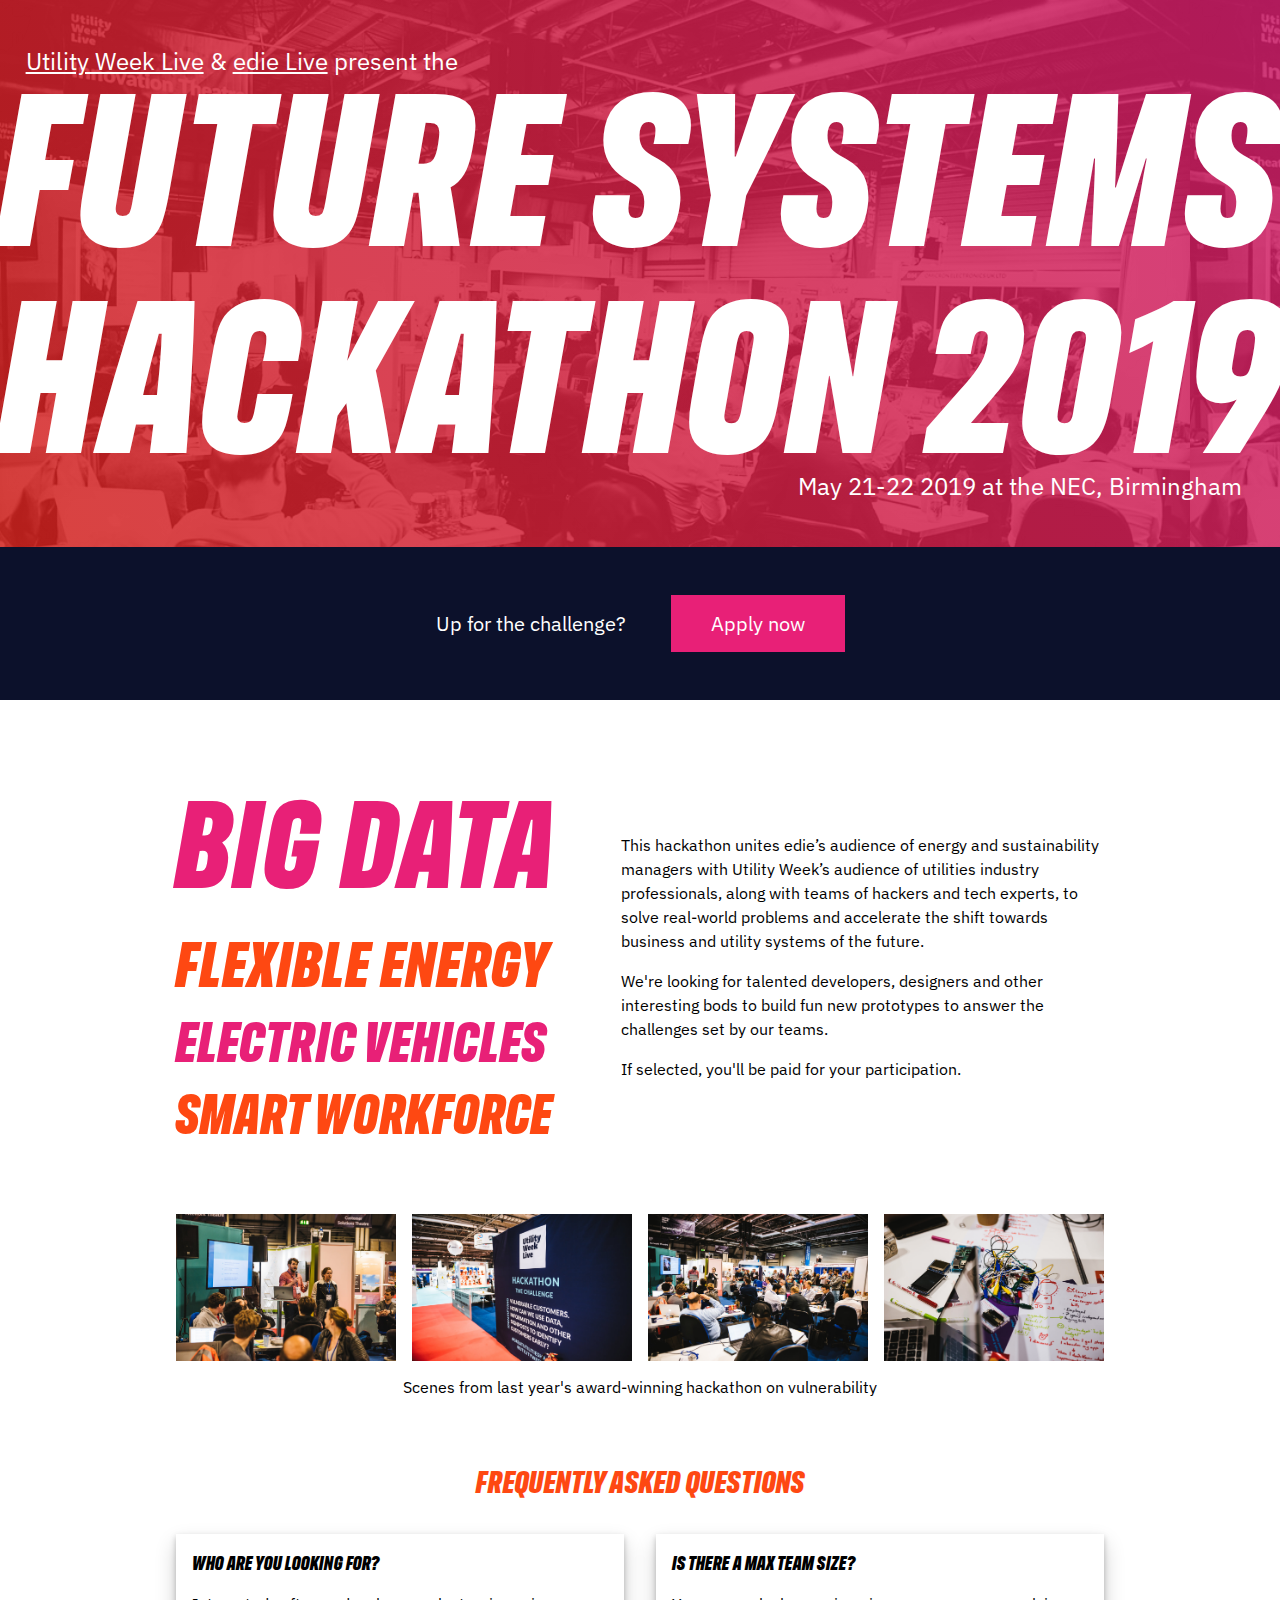
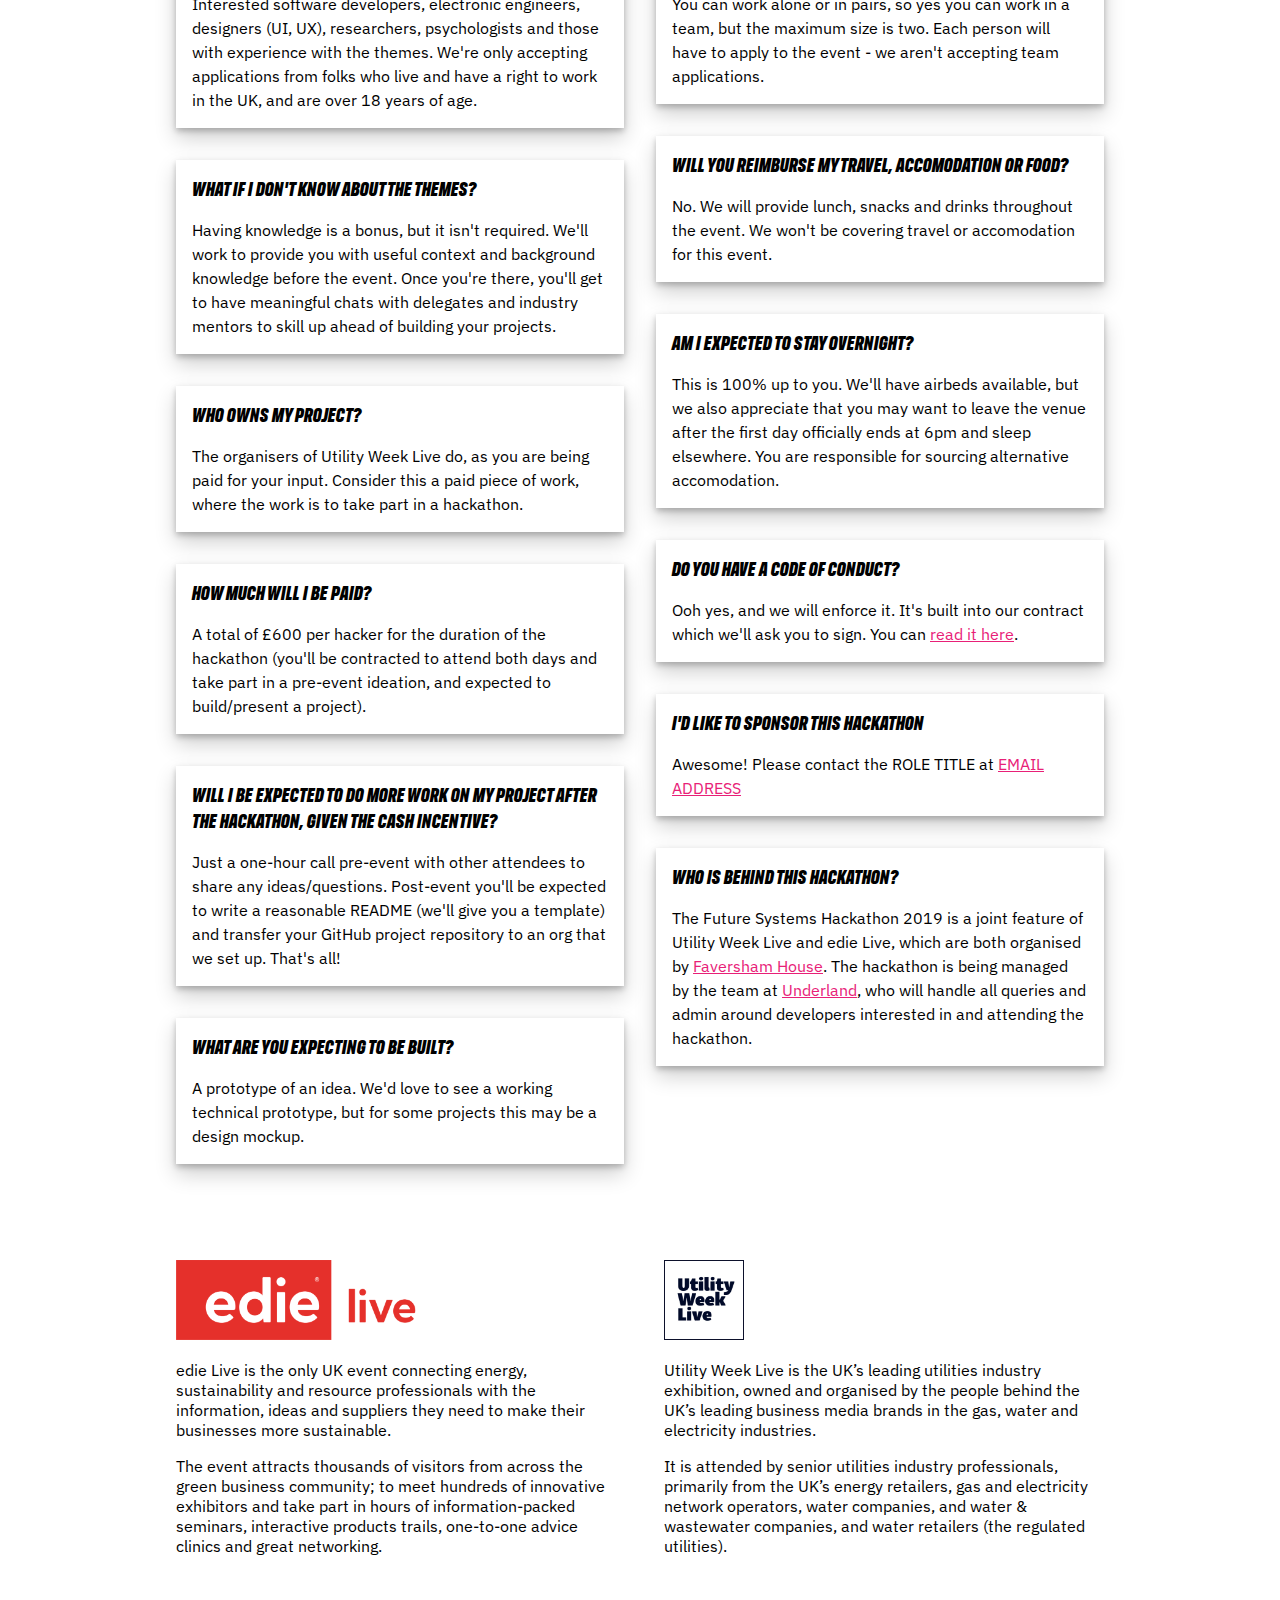
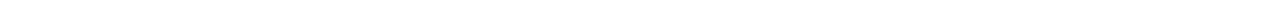
==== index.html @ 83a7c329 "typos" ====
<!DOCTYPE html>
<html lang="en">

<head>
  <meta charset="UTF-8">
  <meta name="viewport" content="width=device-width, initial-scale=1.0">
  <meta http-equiv="X-UA-Compatible" content="ie=edge">
  <title>Future Systems Hackathon 2019</title>
  <link rel="stylesheet" href="assets/fs.css">
  <link rel="stylesheet" href="style.css">
  <meta property="og:image" content="https://futuresystems.tech/assets/og.png">
</head>

<body>
  <div id="hero">
    <p><a href="https://www.utilityweeklive.co.uk/">Utility Week Live</a> & <a href="https://exhibition.edie.net">edie Live</a> present the</p>
    <svg viewBox="0 0 93 28" fill="white">
      <text x="0" y="12">Future Systems</text>
      <text x="0" y="27">Hackathon 2019</text>
    </svg>
    <h3>May 21-22 2019 at the NEC, Birmingham</h3>
  </div>
  <div id="apply">
    <div class="w">
      <span>Up for the challenge?</span>
      <a href="https://goo.gl/forms/rcuLqMEzfJlb8Ifz2">Apply now</a>
    </div>
  </div>
  <div id="intro" class="w">
    <div id="themes">
      <p class="f">Big Data</p>
      <p class="f">Flexible Energy</p>
      <p class="f">Electric Vehicles</p>
      <p class="f">Smart Workforce</p>
    </div>
    <div class="content">
      <p>This hackathon unites edie’s audience of energy and sustainability managers with Utility Week’s audience of utilities industry professionals, along with teams of hackers and tech experts, to solve real-world problems and accelerate the shift towards business and utility systems of the future.</p>    
      <p>We're looking for talented developers, designers and other interesting bods to build fun new prototypes to answer the challenges set by our teams.</p>    
      <p>If selected, you'll be paid for your participation.</p>
    </div>
  </div>
  <div id="pics" class="w">
    <div>
      <img src="assets/2018-1.jpg" alt="2 hackers presenting their project">
      <img src="assets/2018-3.jpg" alt="The outside of the event. The text talks about the theme of vulnerability">
      <img src="assets/2018-2.jpg" alt="A wide shot of the event - you can see all the hackers in their seats watching a presentation">
      <img src="assets/2018-4.jpg" alt="A photoof a hardware projects - cables are hanging out of a circuit board">
    </div>
    <p>Scenes from last year's award-winning hackathon on vulnerability</p>
  </div>
  <div id="faq" class="w">
    <h2>Frequently Asked Questions</h2>
    <ul>
      <li>
        <h3>Who are you looking for?</h3>
        <p>Interested software developers, electronic engineers, designers (UI, UX), researchers, psychologists and
          those with experience with the themes. We're only accepting applications from folks who live and have a right
          to work in the UK, and are over 18 years of age.</p>
      </li>
      <li>
        <h3>What if I don't know about the themes?</h3>
        <p>Having knowledge is a bonus, but it isn't required. We'll work to provide you with useful context and background knowledge before the event. Once you're there, you'll get to have meaningful chats with delegates and industry mentors to skill up ahead of building your projects.</p>
      </li>
      <li>
        <h3>Who owns my project?</h3>
        <p>The organisers of Utility Week Live do, as you are being paid for your input. Consider this a paid piece of
          work, where the work is to take part in a hackathon.</p>
      </li>
      <li>
        <h3>How much will I be paid?</h3>
        <p>A total of £600 per hacker for the duration of the hackathon (you'll be contracted to attend both days and
          take part in a pre-event ideation, and expected to build/present a project).</p>
      </li>
      <li>
        <h3>Will I be expected to do more work on my project after the hackathon, given the cash incentive?</h3>
        <p>Just a one-hour call pre-event with other attendees to share any ideas/questions. Post-event you'll be
          expected to write a reasonable README (we'll give you a template) and transfer your GitHub project repository
          to an org that we set up. That's all!</p>
      </li>
      <li>
        <h3>What are you expecting to be built?</h3>
        <p>A prototype of an idea. We'd love to see a working technical prototype, but for some projects this may be a
          design mockup.</p>
      </li>
      <li>
        <h3>Is there a max team size?</h3>
        <p>You can work alone or in pairs, so yes you can work in a team, but the maximum size is two. Each person will have to apply to the event - we aren't accepting team applications.</p>
      </li>
      <li>
        <h3>Will you reimburse my travel, accomodation or food?</h3>
        <p>No. We will provide lunch, snacks and drinks throughout the event. We won't be covering travel or
          accomodation for this event.</p>
      </li>
      <li>
        <h3>Am I expected to stay overnight?</h3>
        <p>This is 100% up to you. We'll have airbeds available, but we also appreciate that you may want to leave the
          venue after the first day officially ends at 6pm and sleep elsewhere. You are responsible for sourcing alternative accomodation.</p>
      </li>
      <li>
        <h3>Do you have a Code of Conduct?</h3>
        <p>Ooh yes, and we will enforce it. It's built into our contract which we'll ask you to sign. You can <a href="https://underland.xyz/conduct">read it
            here</a>.</p>
      </li>
      <li>
        <h3>I'd like to sponsor this hackathon</h3>
        <p>Awesome! Please contact the ROLE TITLE at <a href="mailto:@">EMAIL ADDRESS</a></p>
      </li>
      <li>
        <h3>Who is behind this hackathon?</h3>
        <p>The Future Systems Hackathon 2019 is a joint feature of Utility Week Live and edie Live, which are both organised by <a href="http://www.favershamhouse.com/">Faversham House</a>. The hackathon is being managed by the team at <a href="https://underland.xyz">Underland</a>, who will handle all queries and admin around developers interested in and attending the hackathon.</p>
      </li>
    </ul>
  </div>
  <div id="about" class="w">
    <div>
      <img src="assets/edie.png" alt="edie Live Logo">
      <p>edie Live is the only UK event connecting energy, sustainability and resource professionals with the information, ideas and suppliers they need to make their businesses more sustainable.</p>

      <p>The event attracts thousands of visitors from across the green business community; to meet hundreds of innovative exhibitors and take part in hours of information-packed seminars, interactive products trails, one-to-one advice clinics and great networking.</p>
    </div>
    <div>
      <img src="assets/uwl.jpg" alt="Utility Week Live Logo">
      <p>Utility Week Live is the UK’s leading utilities industry exhibition, owned and organised by the people behind the UK’s leading business media brands in the gas, water and electricity industries.</p>

      <p>It is attended by senior utilities industry professionals, primarily from the UK’s energy retailers, gas and electricity network operators, water companies, and water & wastewater companies, and water retailers (the regulated utilities).</p>
        
    </div>
  </div>

  <script src="assets/fitty.min.js"></script>
  <script>
    setTimeout(() => {
      fitty(".f");
    }, 100)
  </script>
</body>

</html>
---- assets/fs.css ----
/*! Generated by Font Squirrel (https://www.fontsquirrel.com) on January 10, 2019 */



@font-face {
    font-family: 'fs';
    src: url('fs.woff2') format('woff2'),
         url('fs.woff') format('woff');
    font-weight: normal;
    font-style: normal;

}
---- style.css ----
@import url('https://fonts.googleapis.com/css?family=IBM+Plex+Sans');

:root {
  --orange: #fe4812;
  --pink: #e82077;
  --navy: #0c112b;
  --red: #E5302B;
  --fs: 'fs', 'IBM Plex Sans', sans-serif;
  --elevate: 0 10px 20px rgba(0,0,0,0.19), 0 3px 6px rgba(0,0,0,0.23);
}

* {
  margin: 0;
  padding: 0;
  box-sizing: border-box;
  font-family: 'IBM Plex Sans', sans-serif;
}

.w {
  max-width: 960px;
  margin-left: auto;
  margin-right: auto;
  padding-left: 1em;
  padding-right: 1em;
  display: block;
}

#hero {
  background: var(--pink);
  background: linear-gradient(60deg, rgba(236, 36, 30, 0.75) 0%, rgba(232, 32, 119, 0.75) 100%), url('assets/hack-area-2.png');
  color: white;
  padding: 5vh 0;
}

#hero p {
  padding-left: 2vw;
  margin-bottom: 0.25rem;
  font-size: 1.5em;
} 

#hero a {
  color: white;
}

#hero text {
  font-family: var(--fs);
  text-transform: uppercase;
  color: white;
}

#hero h3 {
  text-align: right;
  font-size: 2em;
  padding-right: 3vw;
  font-weight: normal;
  font-size: 1.5em;
}

#apply {
  background: var(--navy);
  color: white;
  padding: 3rem 1rem;
  text-align: center;
  font-size: 1.25em;
}

#apply a {
  background: var(--pink);
  color: white;
  padding: 0.75em 2em;
  margin-left: 2em;
  text-decoration: none;
  display: inline-block;
}

#intro {
  display: grid;
  grid-template-columns: 2fr 3fr;
  margin-top: 4em;
  margin-bottom: 4em;
}
#intro #themes p {
  font-family: var(--fs);
  text-transform: uppercase;
}

.f:nth-child(2n) {
  color: var(--orange);
}

.f:nth-child(2n + 1) {
  color: var(--pink);
}

#intro .content {
  display: flex;
  flex-direction: column;
  justify-content: center;
  padding-left: 4em;
  line-height: 1.5;
}

#intro .content p~p {
  margin-top: 1em;
}

#pics {
  margin-bottom: 4em;
}

#pics > div {
  display: grid;
  grid-template-columns: repeat(4, 1fr);
  grid-gap: 1em;
}

#pics img {
  width: 100%;
}

#pics p {
  text-align: center;
  margin-top: 1em;
}

#faq h2 {
  font-family: var(--fs);
  text-transform: uppercase;
  text-align: center;
  color: var(--orange);
  font-size: 2em;
  margin-bottom: 1em;
}

#faq ul {
  list-style-type: none;
  column-count: 2;
  column-gap: 2em;
}

#faq li {
  display: inline-block;
  margin-bottom: 2em;
  box-shadow: var(--elevate);
  padding: 1em;
  width: 100%;;
}

#faq h3 {
  margin-bottom: 1rem;
  font-family: var(--fs);
  text-transform: uppercase;
  font-size: 1.25em;
}

#faq p {
  line-height: 1.5;
}

#faq a {
  color: var(--pink);
}

#about {
  display: grid;
  grid-template-columns: 1fr 1fr;
  grid-gap: 3em;
  margin-bottom: 4em;
  margin-top: 4em;
}

#about img {
  height: 5em;
}

#about div:last-child img {
  border: 1px solid var(--navy)
}

#about p {
  margin-top: 1em;
}

@media screen and (max-width: 800px) {
  #hero p,
  #hero h3 {
    font-size: 1em;
  }
  #apply {
    padding: 1em 1em 1.5em 1em;
  }
  #apply span {
    display: block;
    margin-bottom: 1em
  }
  #apply a {
    margin-left: 0;
    padding: 0.5em 1em;
  }
  #intro {
    grid-template-columns: 1fr;
    margin-top: 1em;
    grid-gap: 2em;
  }
  #intro .content {
    padding-left: 0;
  }
  #pics > div {
    grid-template-columns: 1fr 1fr;
  }
  #faq ul {
    column-count: 1;
  }
  #about {
    grid-template-columns: 1fr;
  }
}
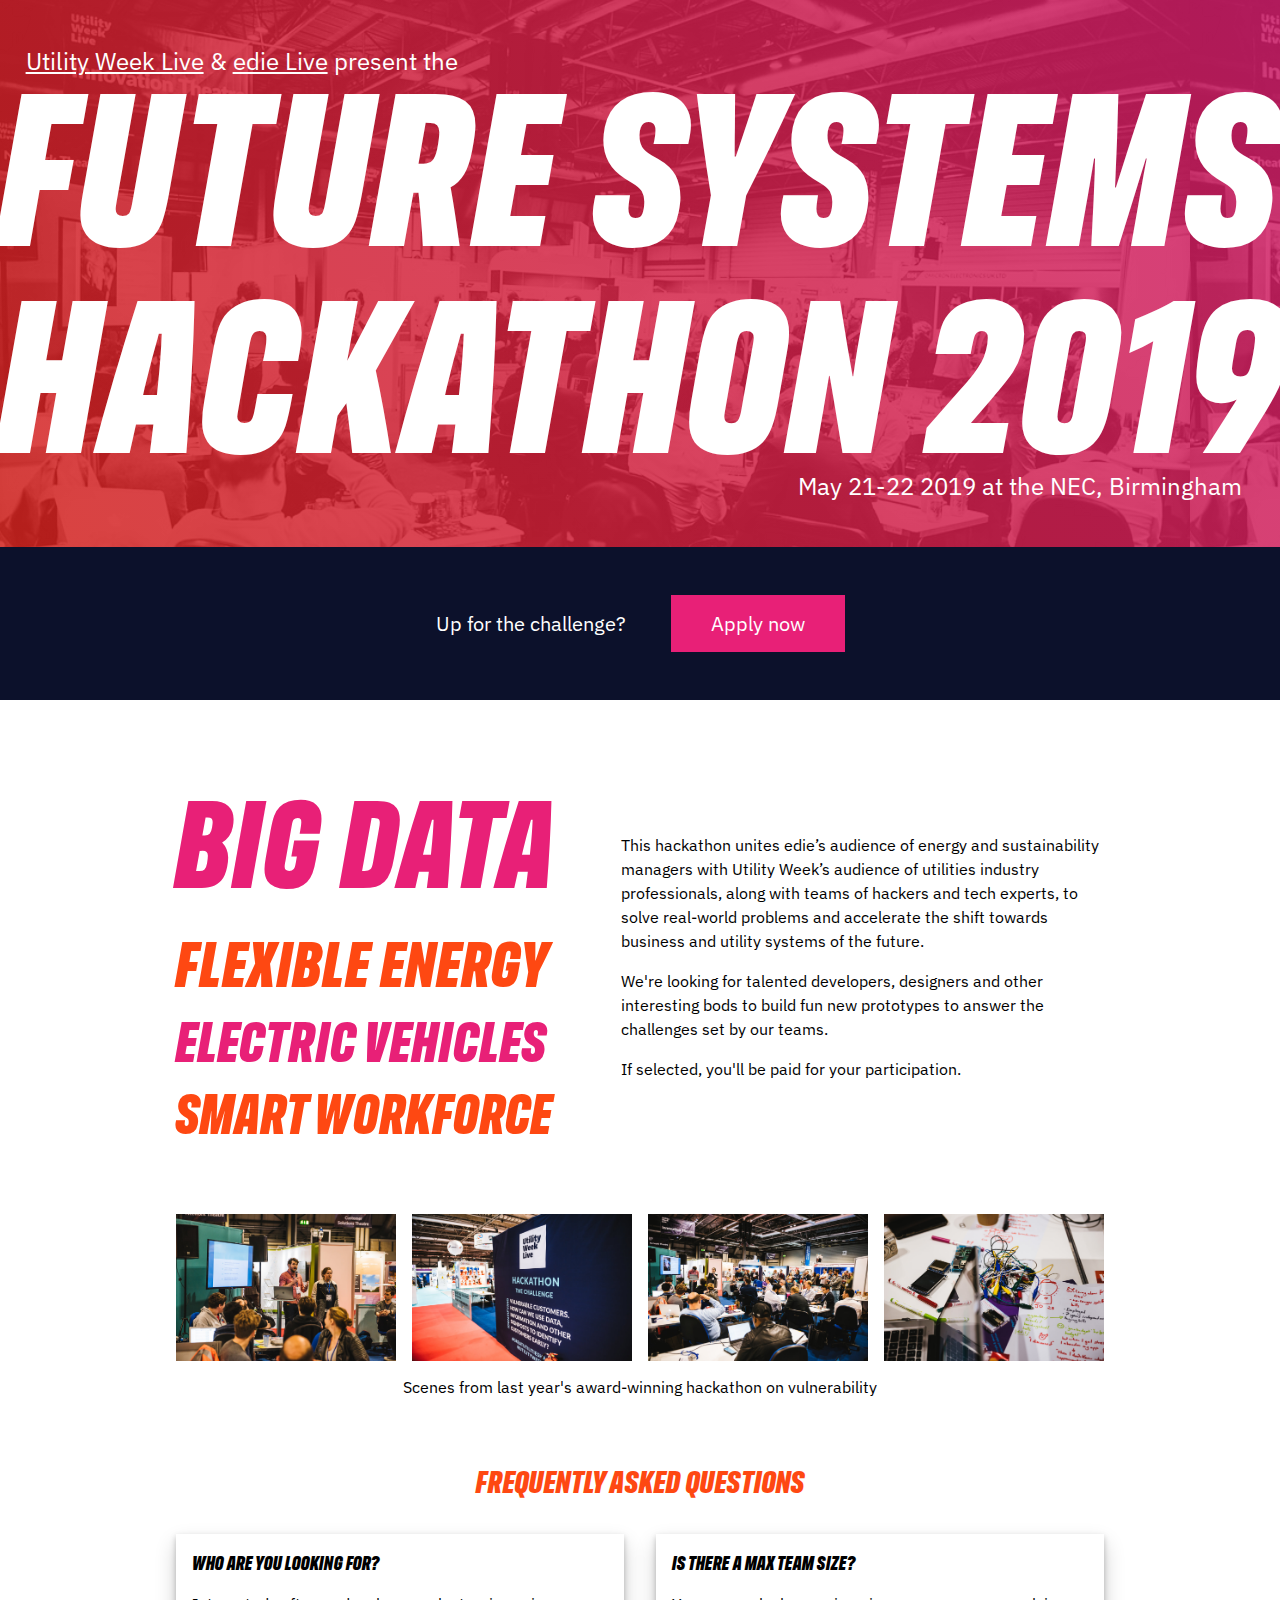
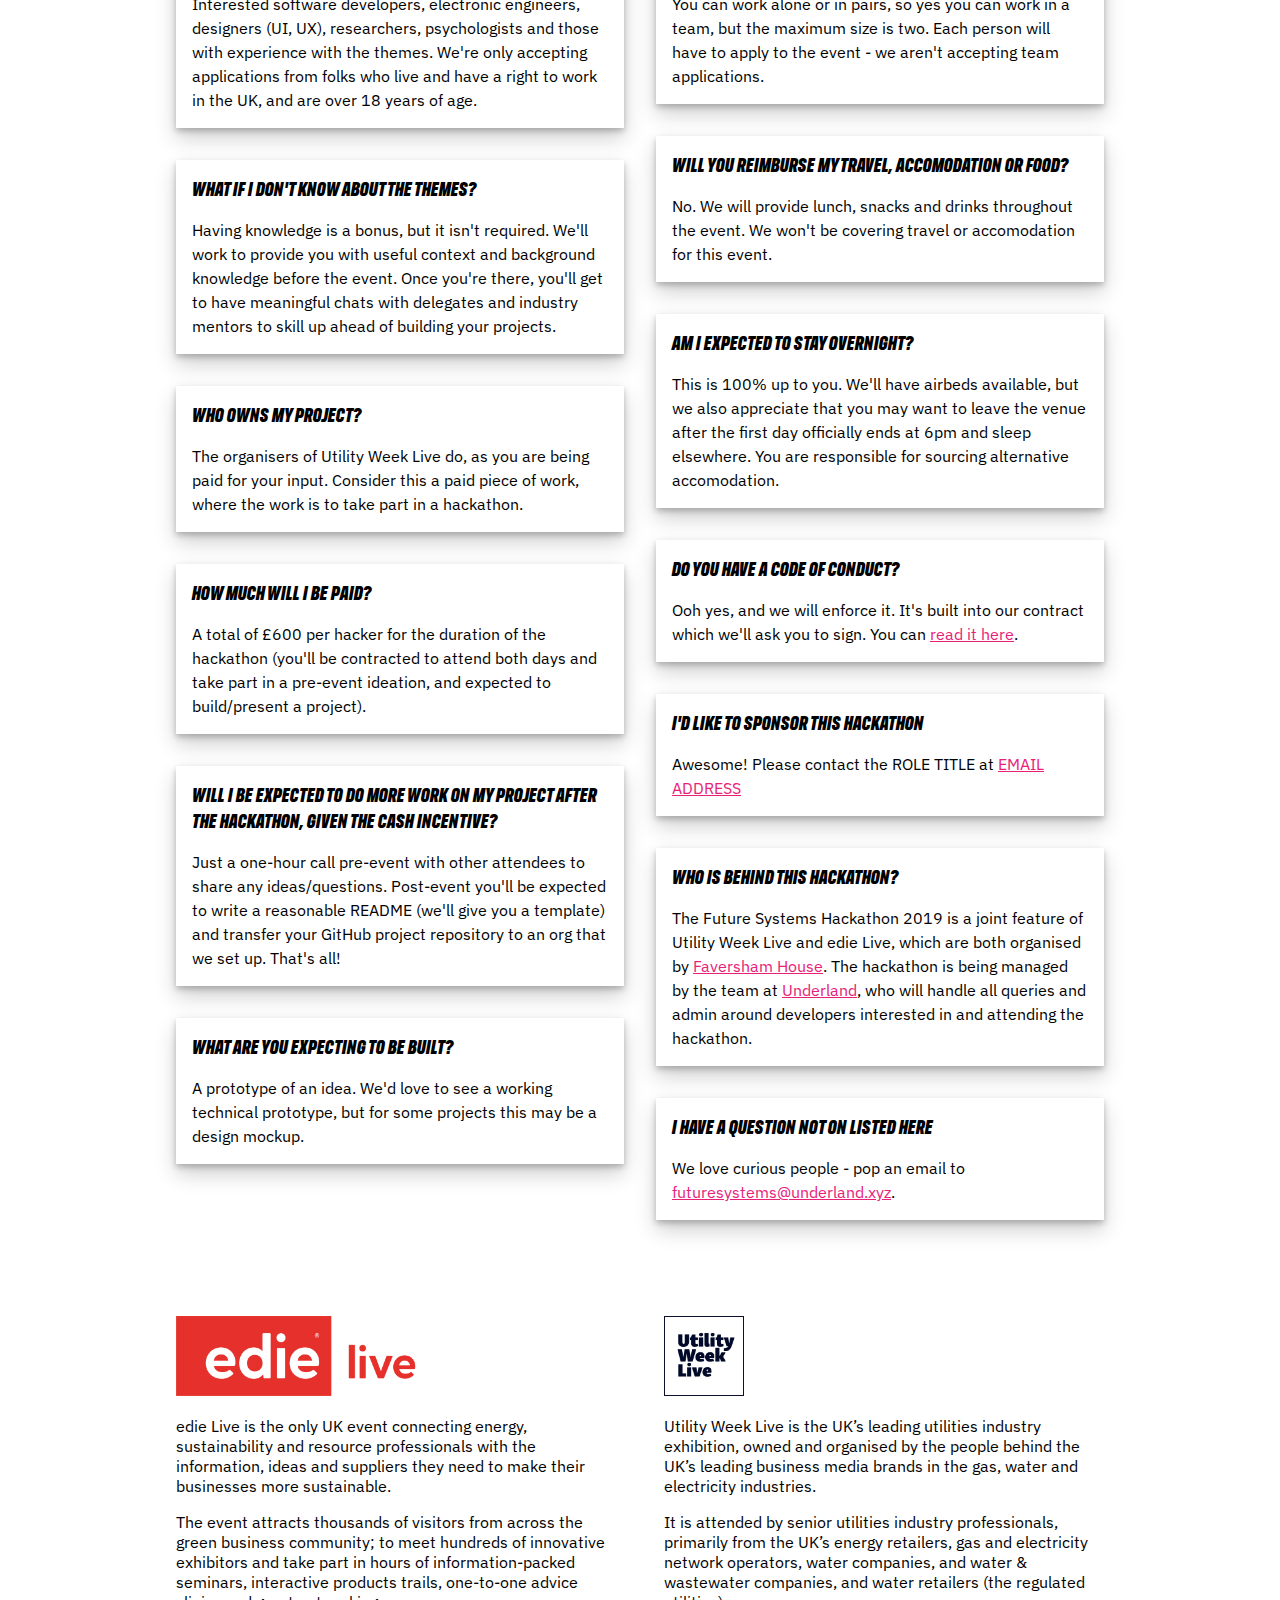
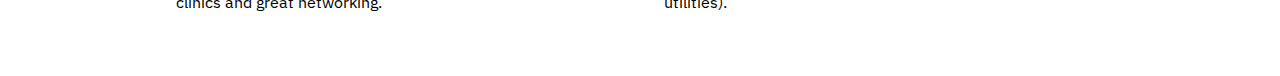
==== commit 6312ccf1: "made the themes block less big on mobile" ====
--- a/index.html
+++ b/index.html
@@ -28,10 +28,12 @@
   </div>
   <div id="intro" class="w">
     <div id="themes">
-      <p class="f">Big Data</p>
-      <p class="f">Flexible Energy</p>
-      <p class="f">Electric Vehicles</p>
-      <p class="f">Smart Workforce</p>
+      <div class="inner">
+        <p class="f">Big Data</p>
+        <p class="f">Flexible Energy</p>
+        <p class="f">Electric Vehicles</p>
+        <p class="f">Smart Workforce</p>
+      </div>
     </div>
     <div class="content">
       <p>This hackathon unites edie’s audience of energy and sustainability managers with Utility Week’s audience of utilities industry professionals, along with teams of hackers and tech experts, to solve real-world problems and accelerate the shift towards business and utility systems of the future.</p>    
@@ -109,6 +111,10 @@
         <h3>Who is behind this hackathon?</h3>
         <p>The Future Systems Hackathon 2019 is a joint feature of Utility Week Live and edie Live, which are both organised by <a href="http://www.favershamhouse.com/">Faversham House</a>. The hackathon is being managed by the team at <a href="https://underland.xyz">Underland</a>, who will handle all queries and admin around developers interested in and attending the hackathon.</p>
       </li>
+      <li>
+        <h3>I have a question not on listed here</h3>
+        <p>We love curious people - pop an email to <a href="mailto:futuresystems@underland.xyz">futuresystems@underland.xyz</a>.</p>
+      </li>
     </ul>
   </div>
   <div id="about" class="w">
--- a/style.css
+++ b/style.css
@@ -202,6 +202,10 @@
     margin-top: 1em;
     grid-gap: 2em;
   }
+  #intro #themes .inner {
+    width: 50%;
+    margin: 0 auto;
+  }
   #intro .content {
     padding-left: 0;
   }
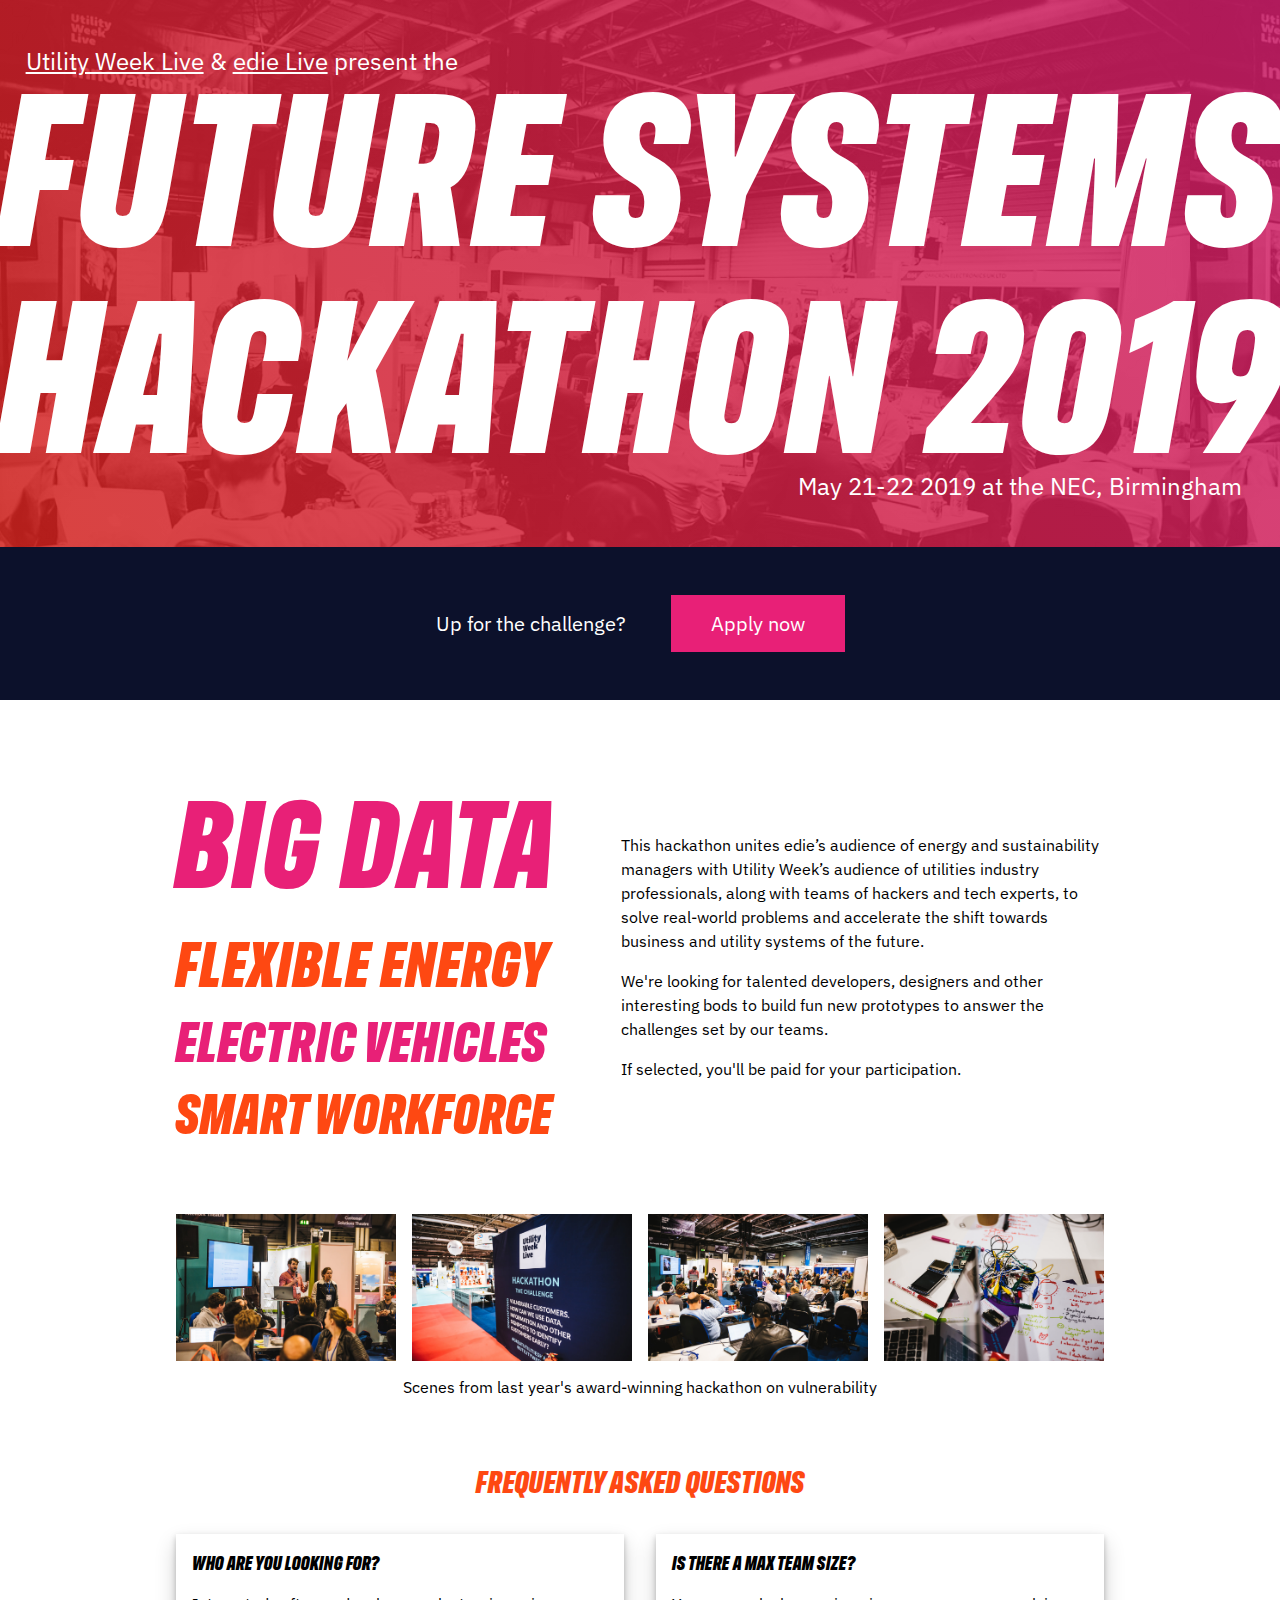
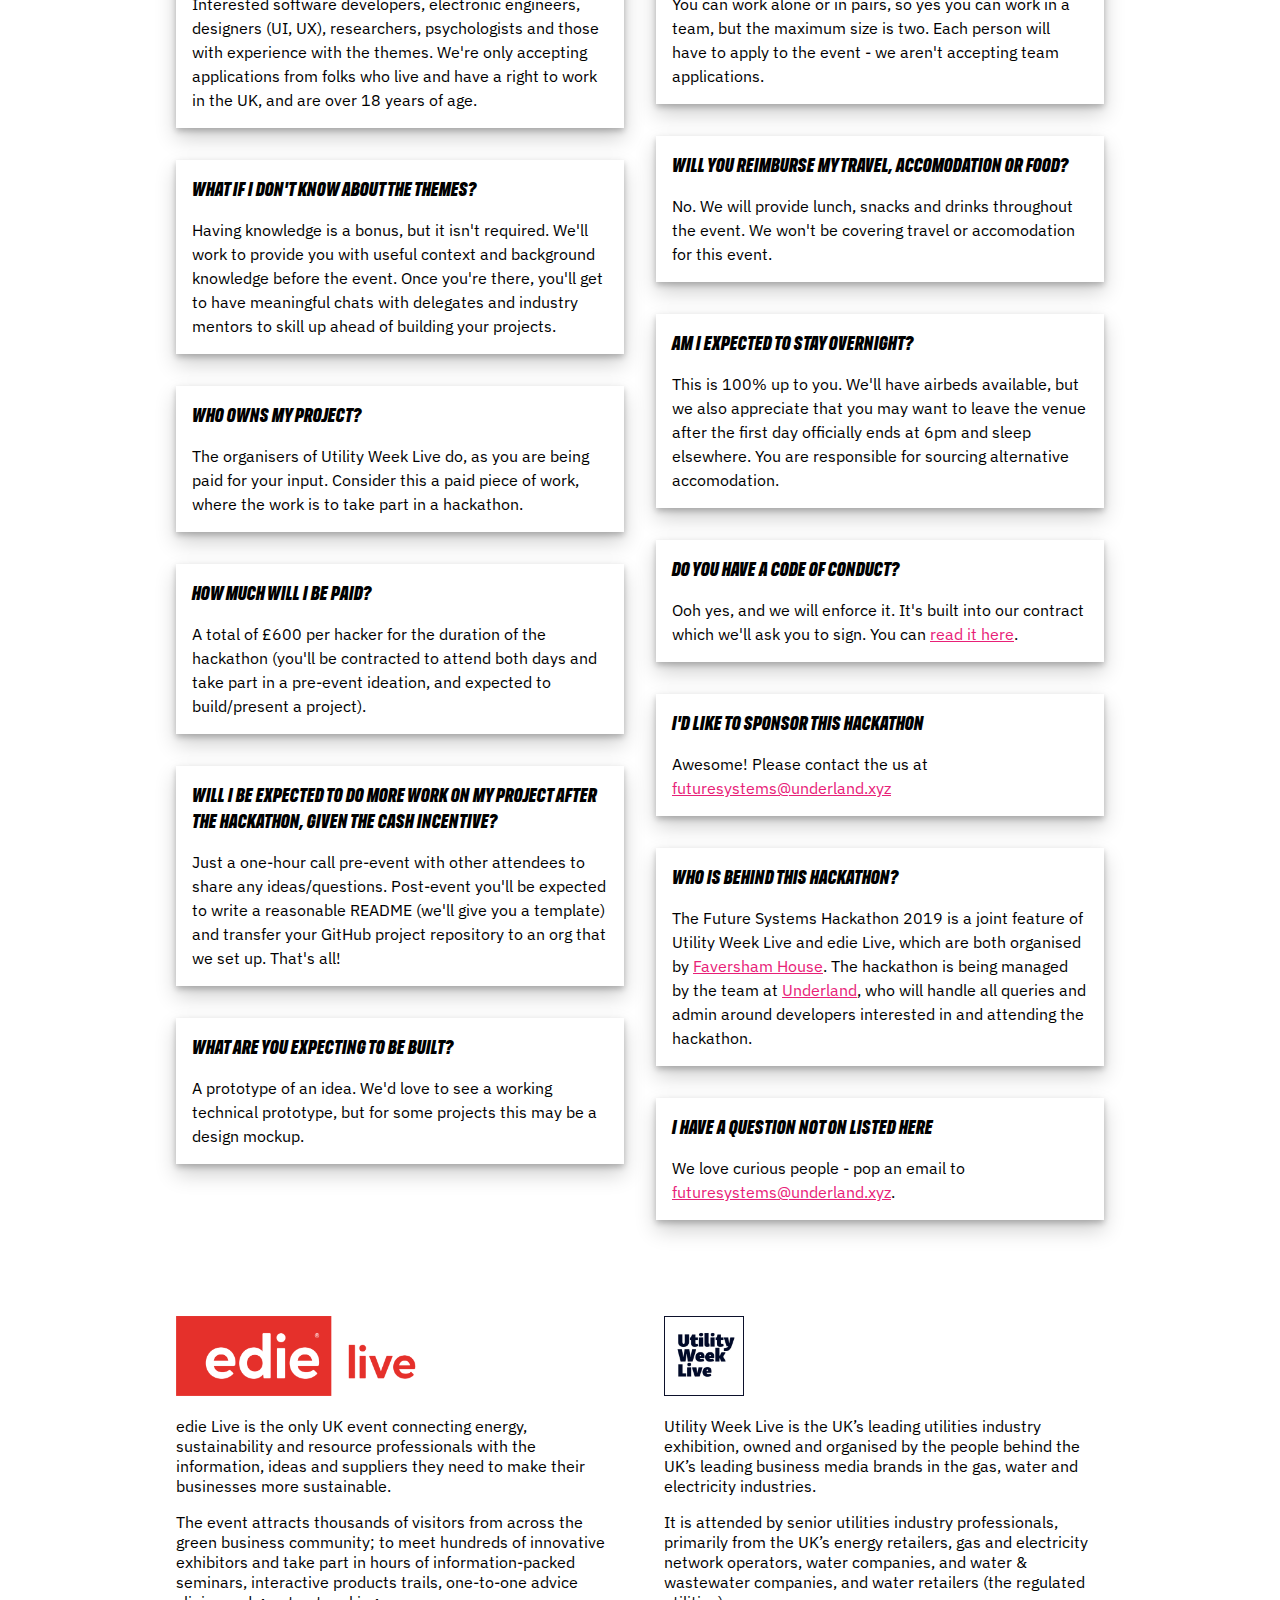
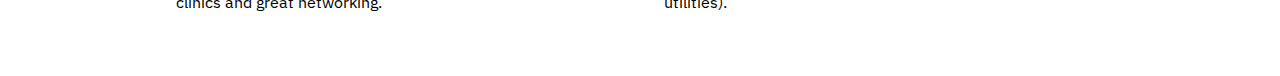
==== commit c0e1bf36: "sponsorship contact" ====
--- a/index.html
+++ b/index.html
@@ -105,7 +105,7 @@
       </li>
       <li>
         <h3>I'd like to sponsor this hackathon</h3>
-        <p>Awesome! Please contact the ROLE TITLE at <a href="mailto:@">EMAIL ADDRESS</a></p>
+        <p>Awesome! Please contact the us at <a href="mailto:futuresystems@underland.xyz">futuresystems@underland.xyz</a></p>
       </li>
       <li>
         <h3>Who is behind this hackathon?</h3>
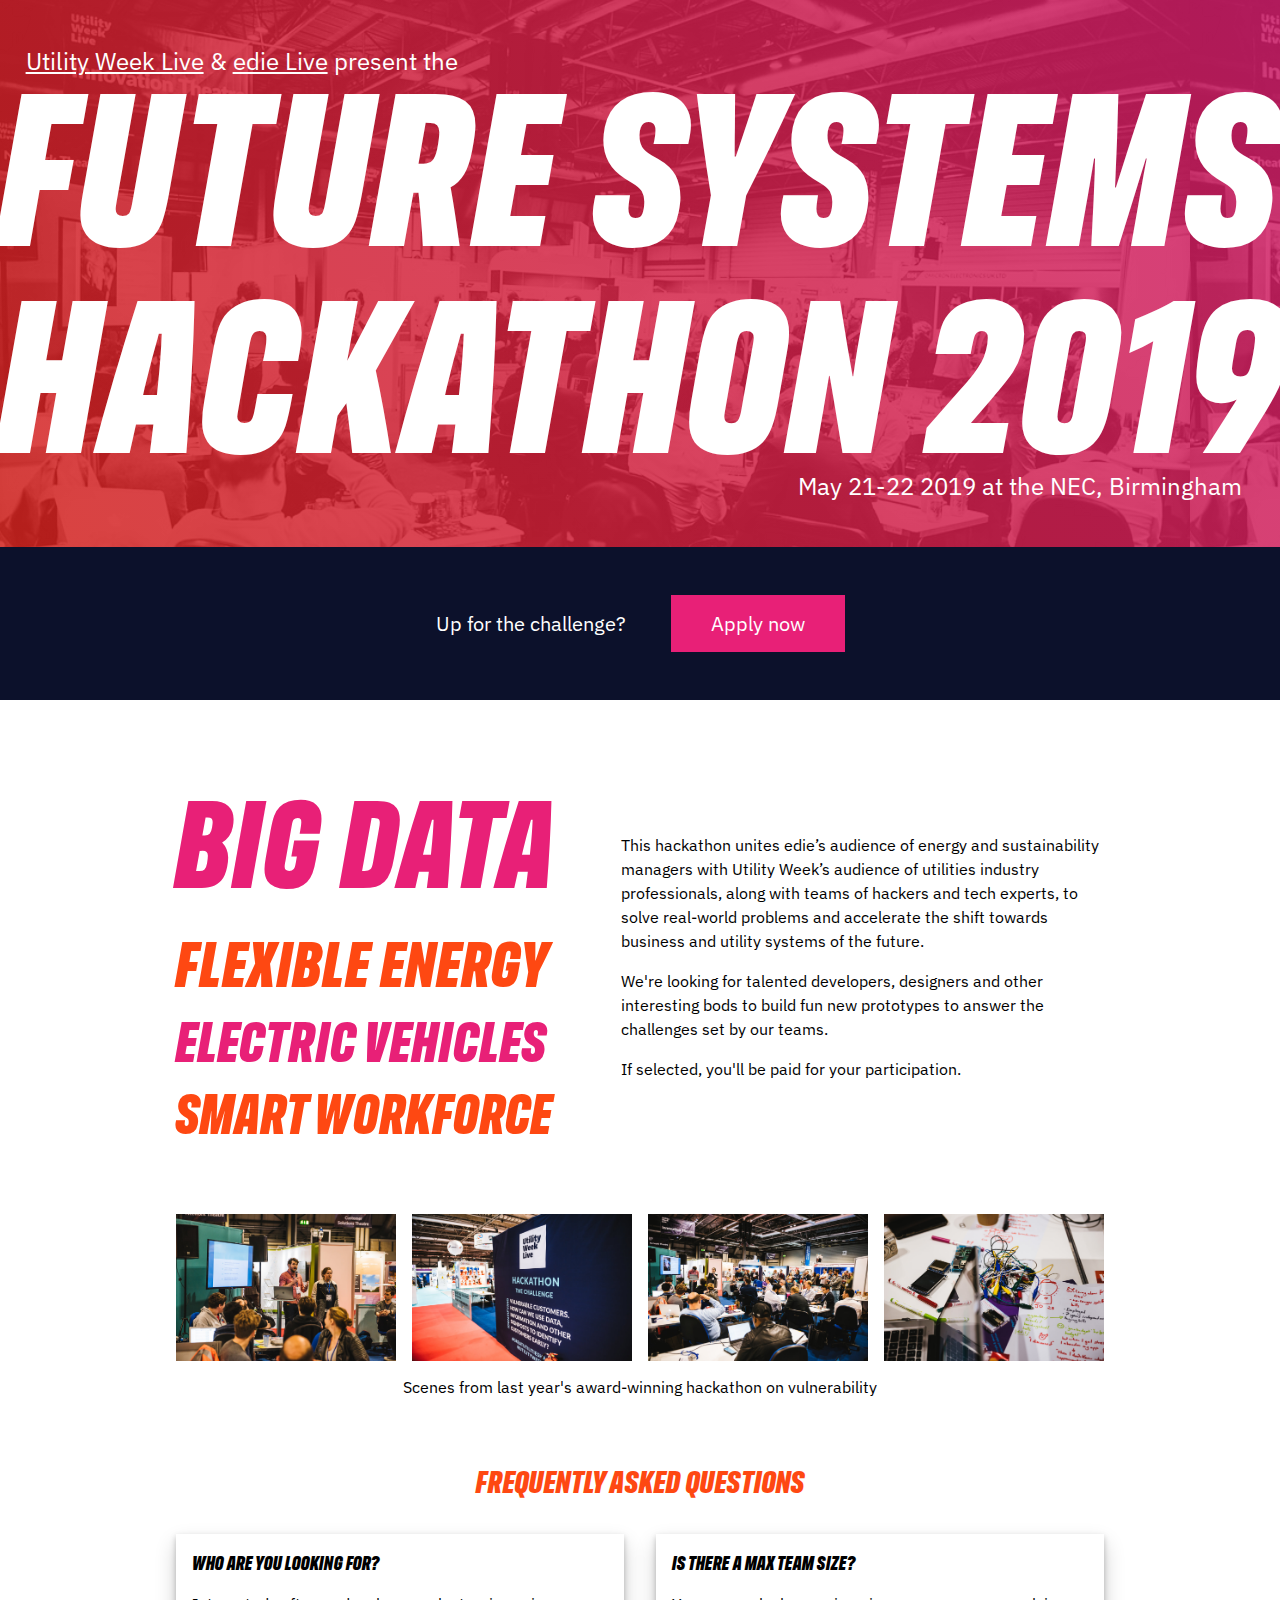
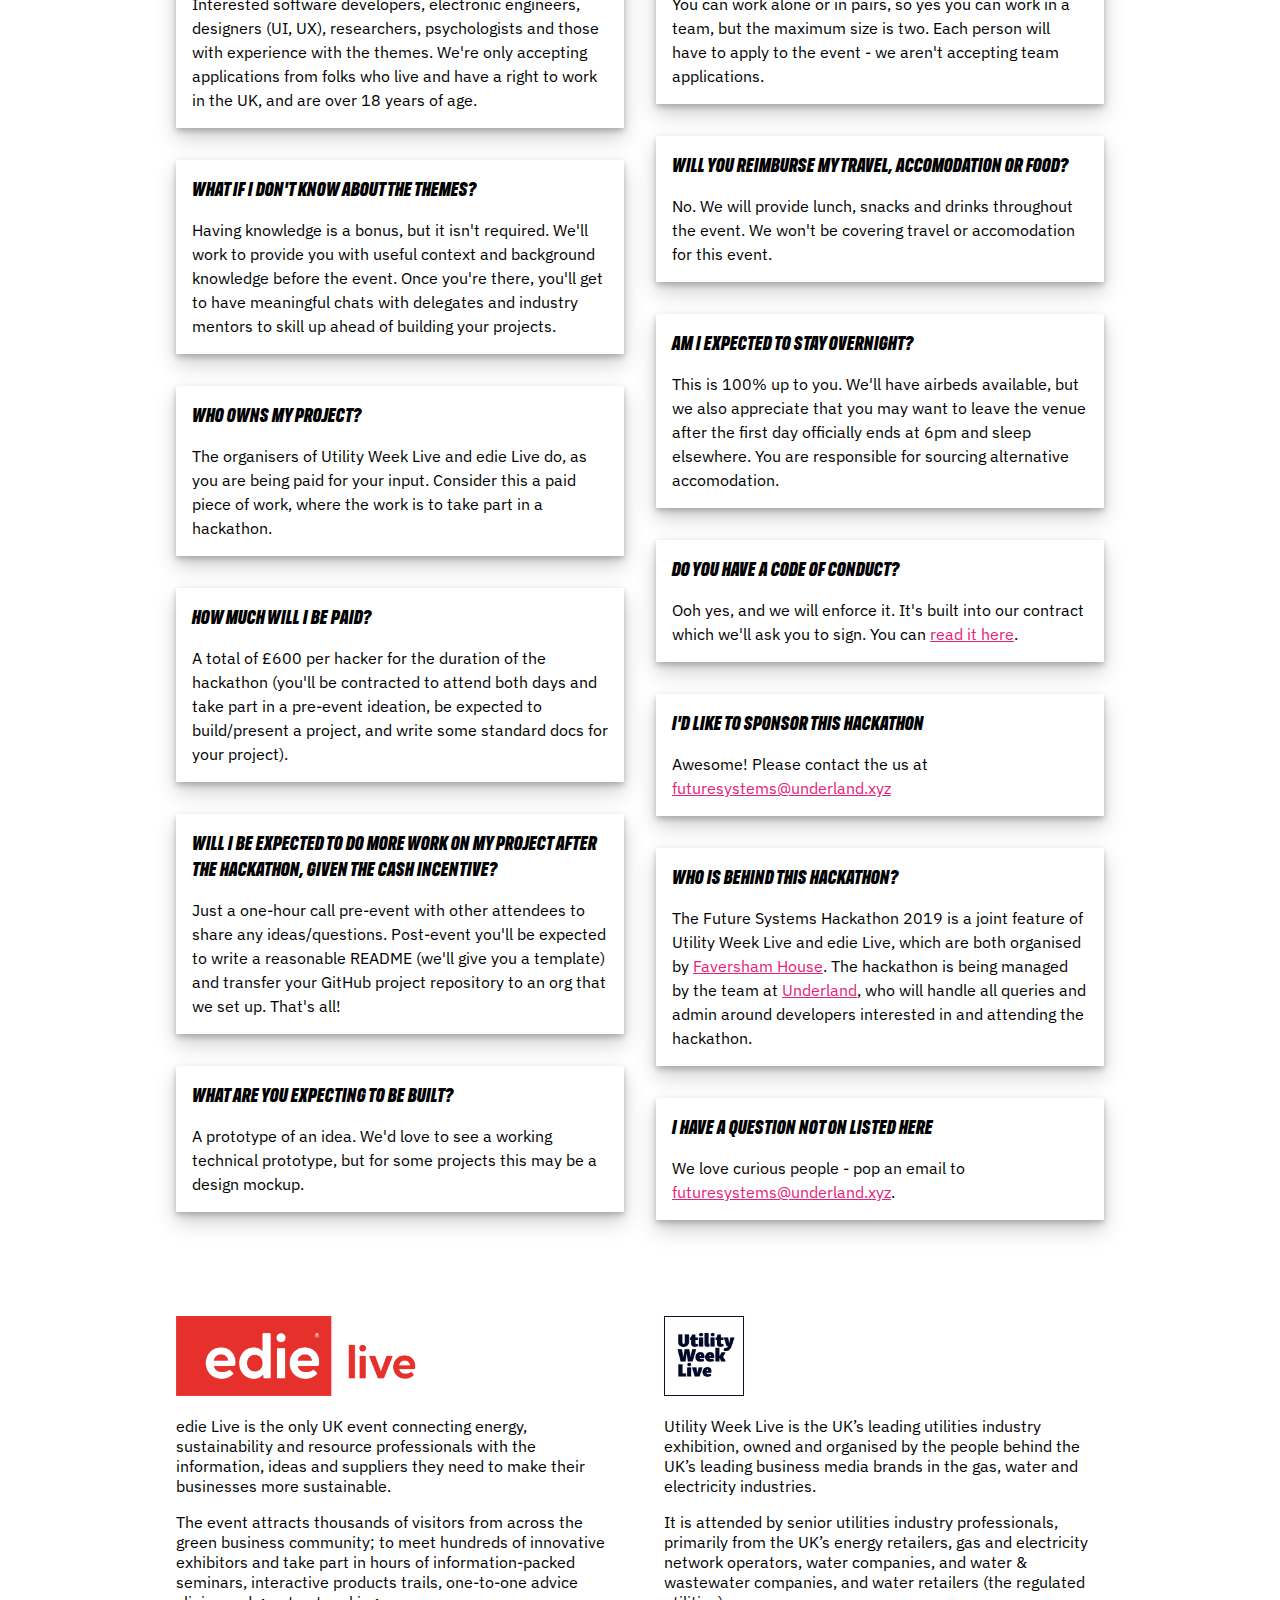
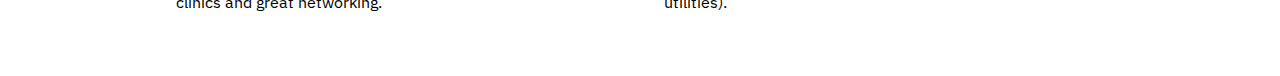
==== commit b4e15ed8: "Update index.html" ====
--- a/index.html
+++ b/index.html
@@ -65,13 +65,13 @@
       </li>
       <li>
         <h3>Who owns my project?</h3>
-        <p>The organisers of Utility Week Live do, as you are being paid for your input. Consider this a paid piece of
+        <p>The organisers of Utility Week Live and edie Live do, as you are being paid for your input. Consider this a paid piece of
           work, where the work is to take part in a hackathon.</p>
       </li>
       <li>
         <h3>How much will I be paid?</h3>
         <p>A total of £600 per hacker for the duration of the hackathon (you'll be contracted to attend both days and
-          take part in a pre-event ideation, and expected to build/present a project).</p>
+          take part in a pre-event ideation, be expected to build/present a project, and write some standard docs for your project).</p>
       </li>
       <li>
         <h3>Will I be expected to do more work on my project after the hackathon, given the cash incentive?</h3>
@@ -141,4 +141,4 @@
   </script>
 </body>
 
-</html>+</html>
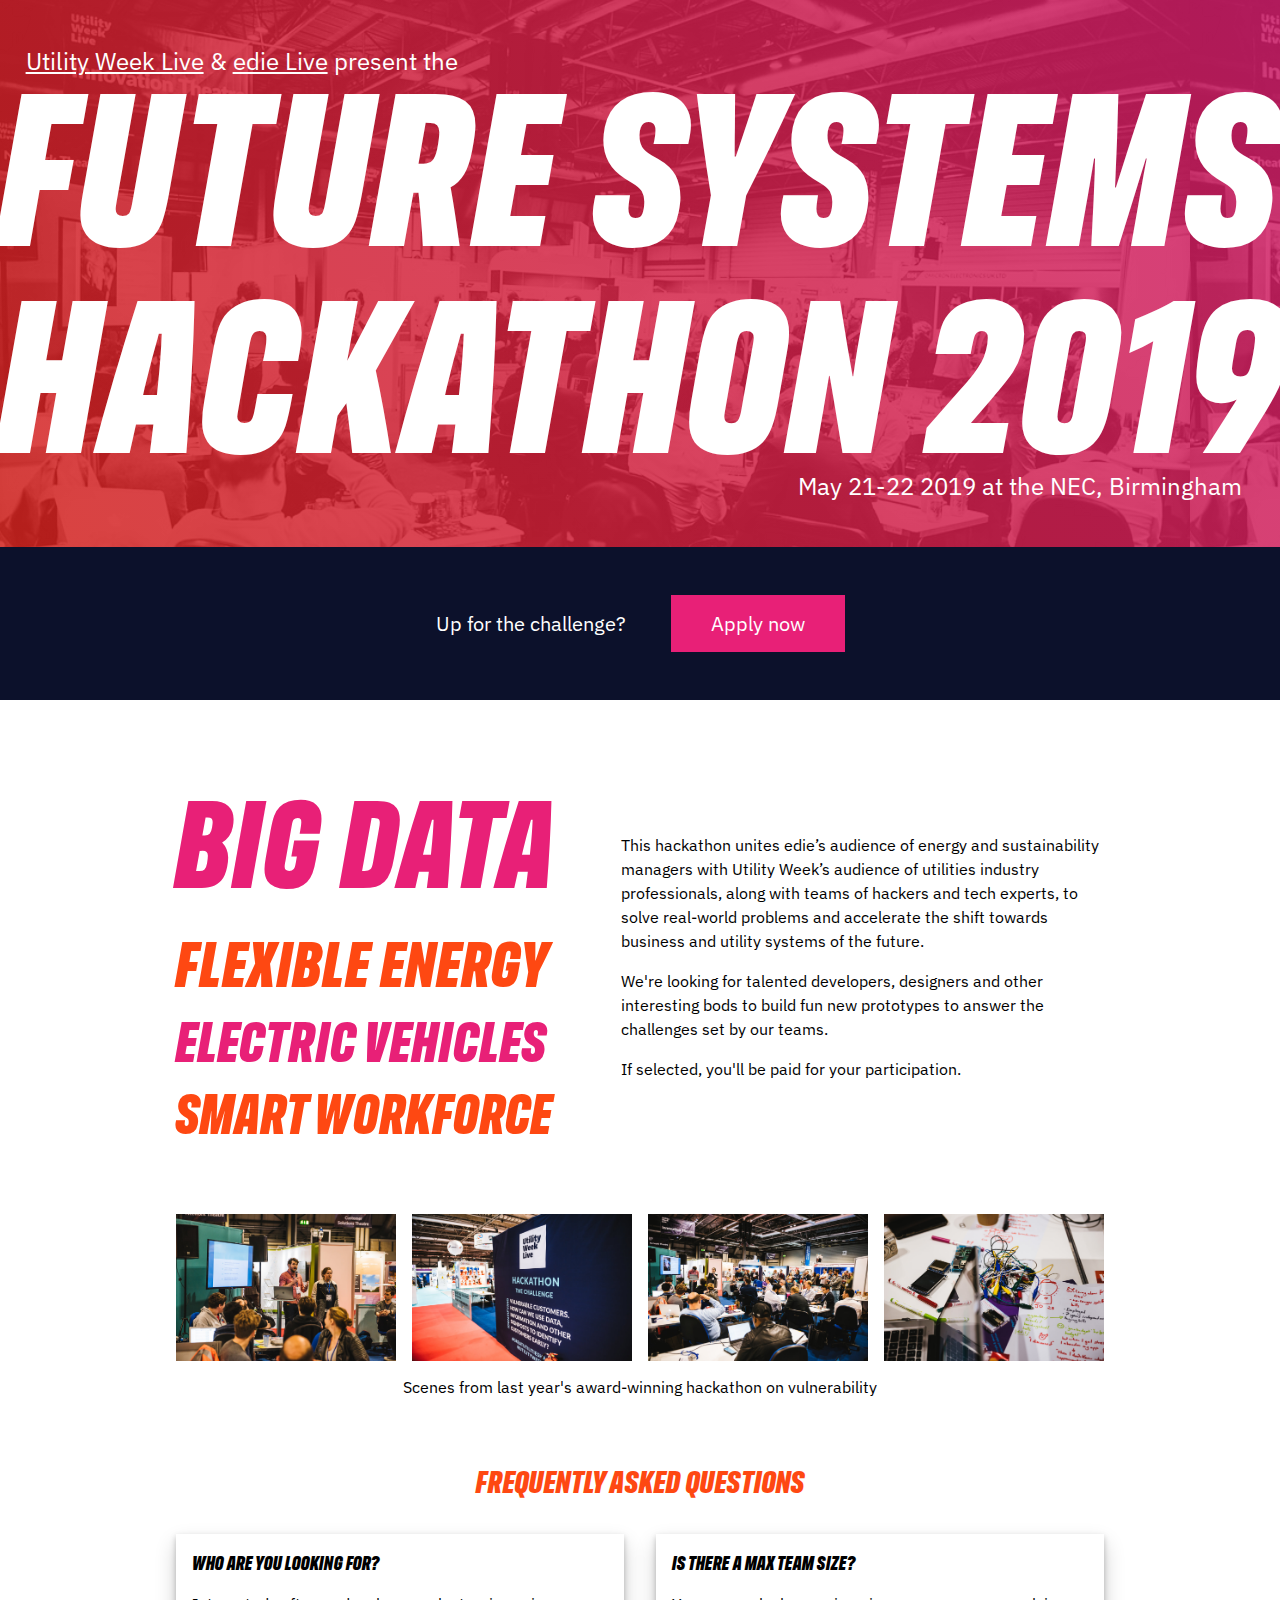
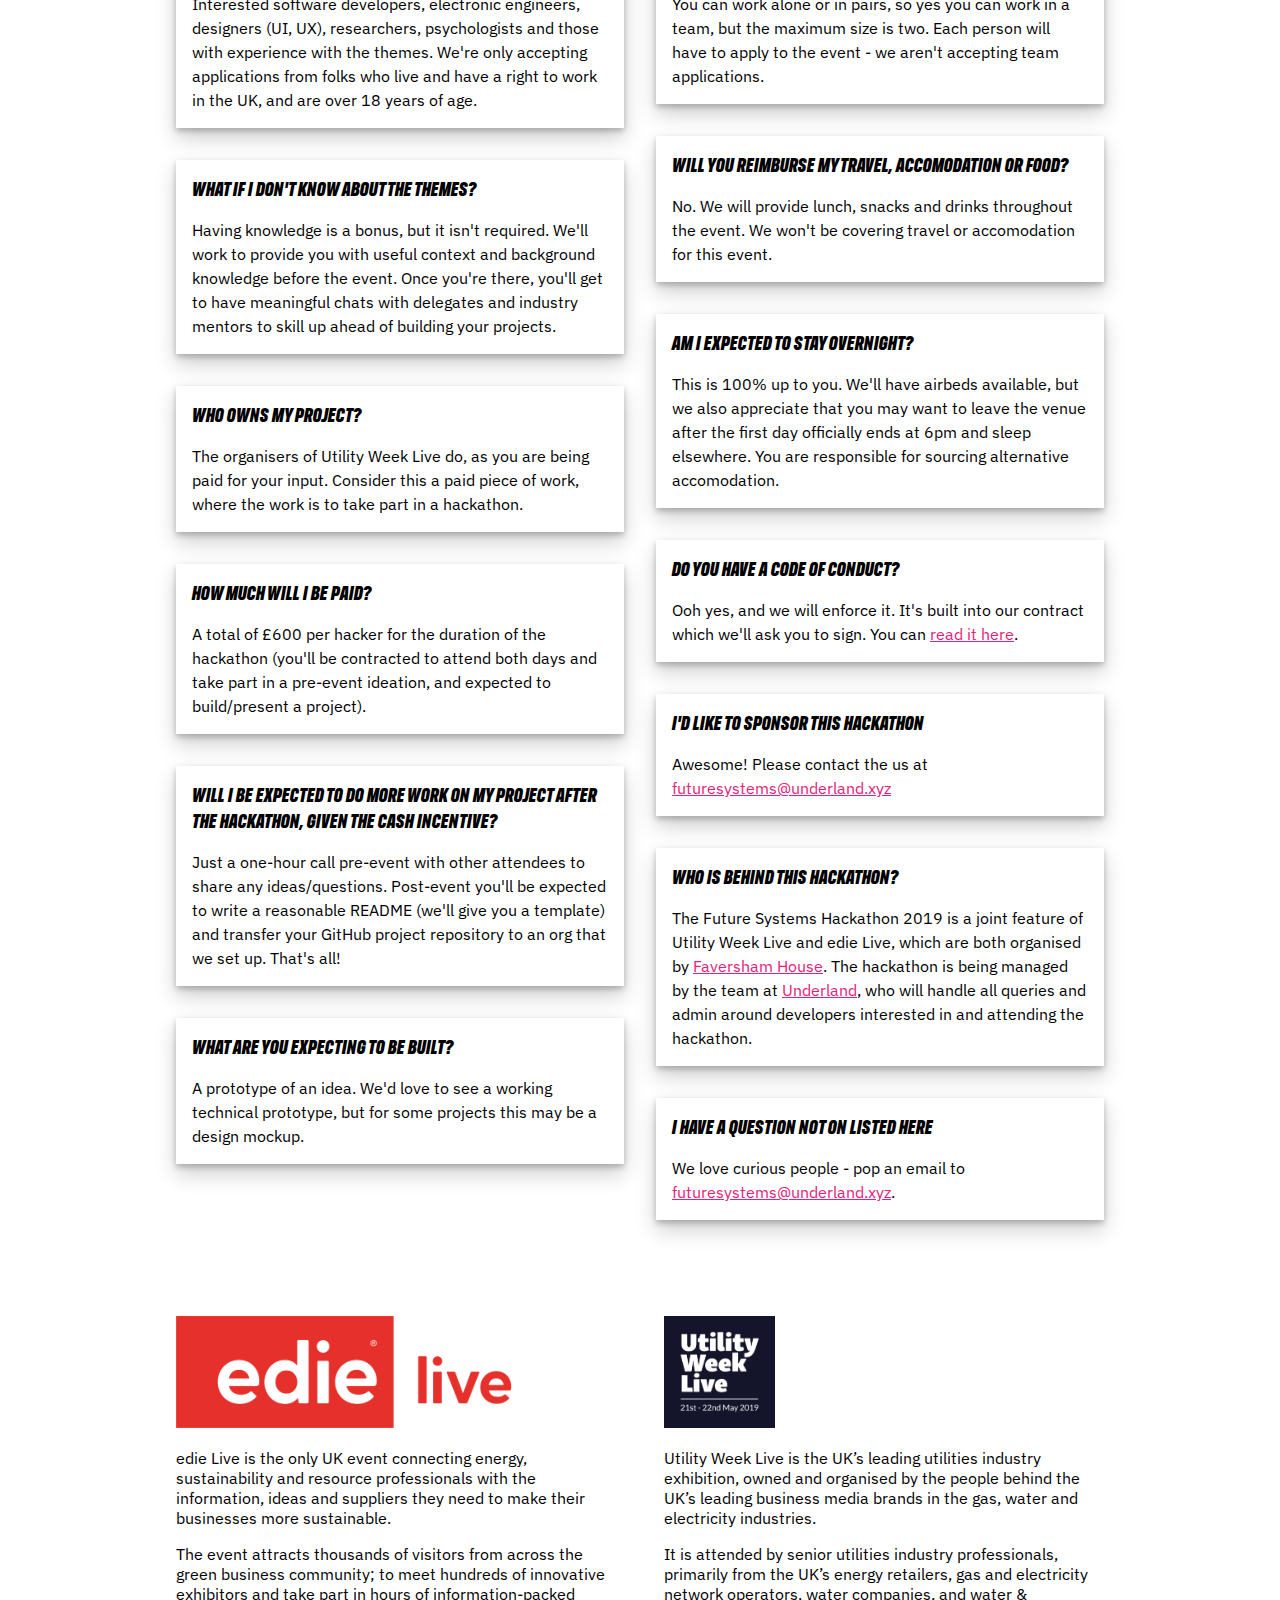
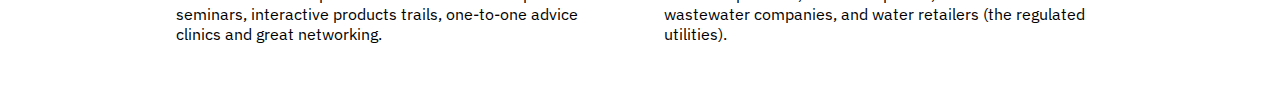
==== commit 5192850f: "new uwl logo" ====
--- a/index.html
+++ b/index.html
@@ -65,13 +65,13 @@
       </li>
       <li>
         <h3>Who owns my project?</h3>
-        <p>The organisers of Utility Week Live and edie Live do, as you are being paid for your input. Consider this a paid piece of
+        <p>The organisers of Utility Week Live do, as you are being paid for your input. Consider this a paid piece of
           work, where the work is to take part in a hackathon.</p>
       </li>
       <li>
         <h3>How much will I be paid?</h3>
         <p>A total of £600 per hacker for the duration of the hackathon (you'll be contracted to attend both days and
-          take part in a pre-event ideation, be expected to build/present a project, and write some standard docs for your project).</p>
+          take part in a pre-event ideation, and expected to build/present a project).</p>
       </li>
       <li>
         <h3>Will I be expected to do more work on my project after the hackathon, given the cash incentive?</h3>
@@ -125,7 +125,7 @@
       <p>The event attracts thousands of visitors from across the green business community; to meet hundreds of innovative exhibitors and take part in hours of information-packed seminars, interactive products trails, one-to-one advice clinics and great networking.</p>
     </div>
     <div>
-      <img src="assets/uwl.jpg" alt="Utility Week Live Logo">
+      <img src="assets/uwl.png" alt="Utility Week Live Logo">
       <p>Utility Week Live is the UK’s leading utilities industry exhibition, owned and organised by the people behind the UK’s leading business media brands in the gas, water and electricity industries.</p>
 
       <p>It is attended by senior utilities industry professionals, primarily from the UK’s energy retailers, gas and electricity network operators, water companies, and water & wastewater companies, and water retailers (the regulated utilities).</p>
@@ -141,4 +141,4 @@
   </script>
 </body>
 
-</html>
+</html>--- a/style.css
+++ b/style.css
@@ -170,11 +170,7 @@
 }
 
 #about img {
-  height: 5em;
-}
-
-#about div:last-child img {
-  border: 1px solid var(--navy)
+  height: 7em;
 }
 
 #about p {
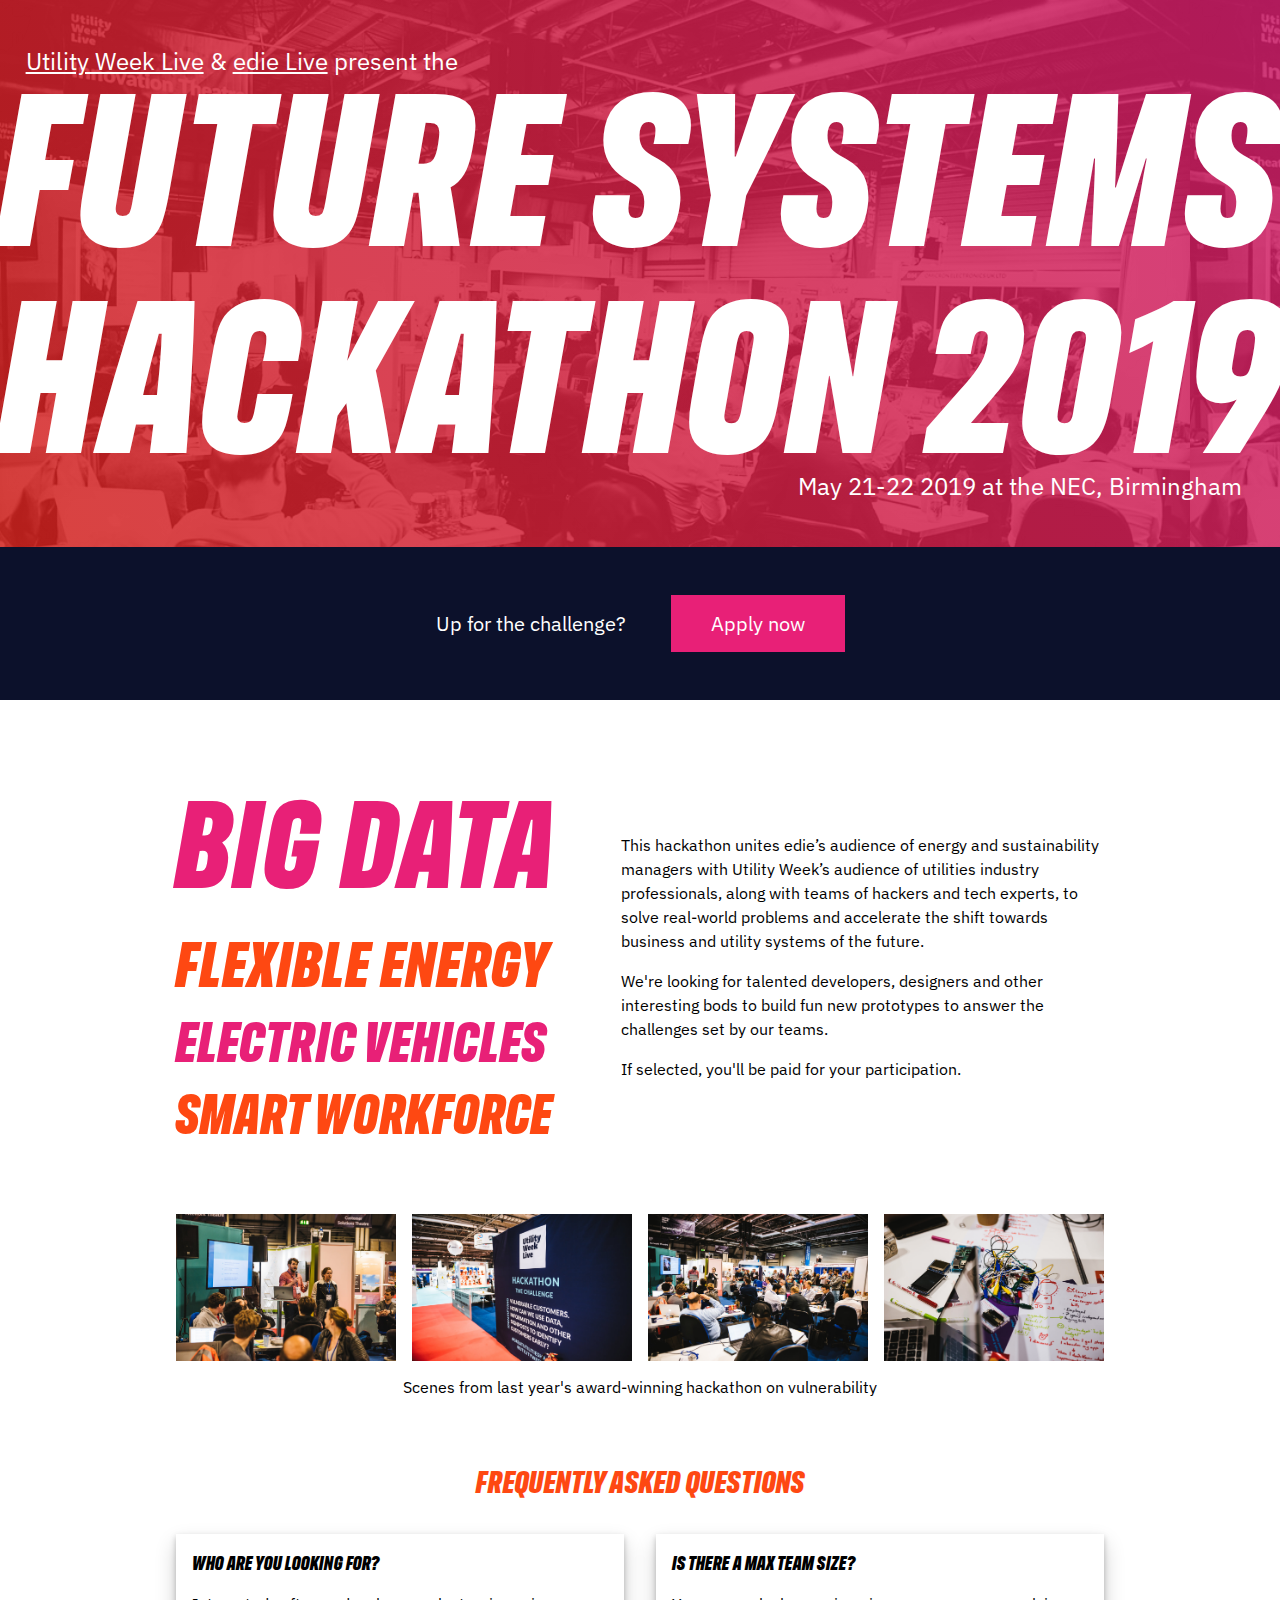
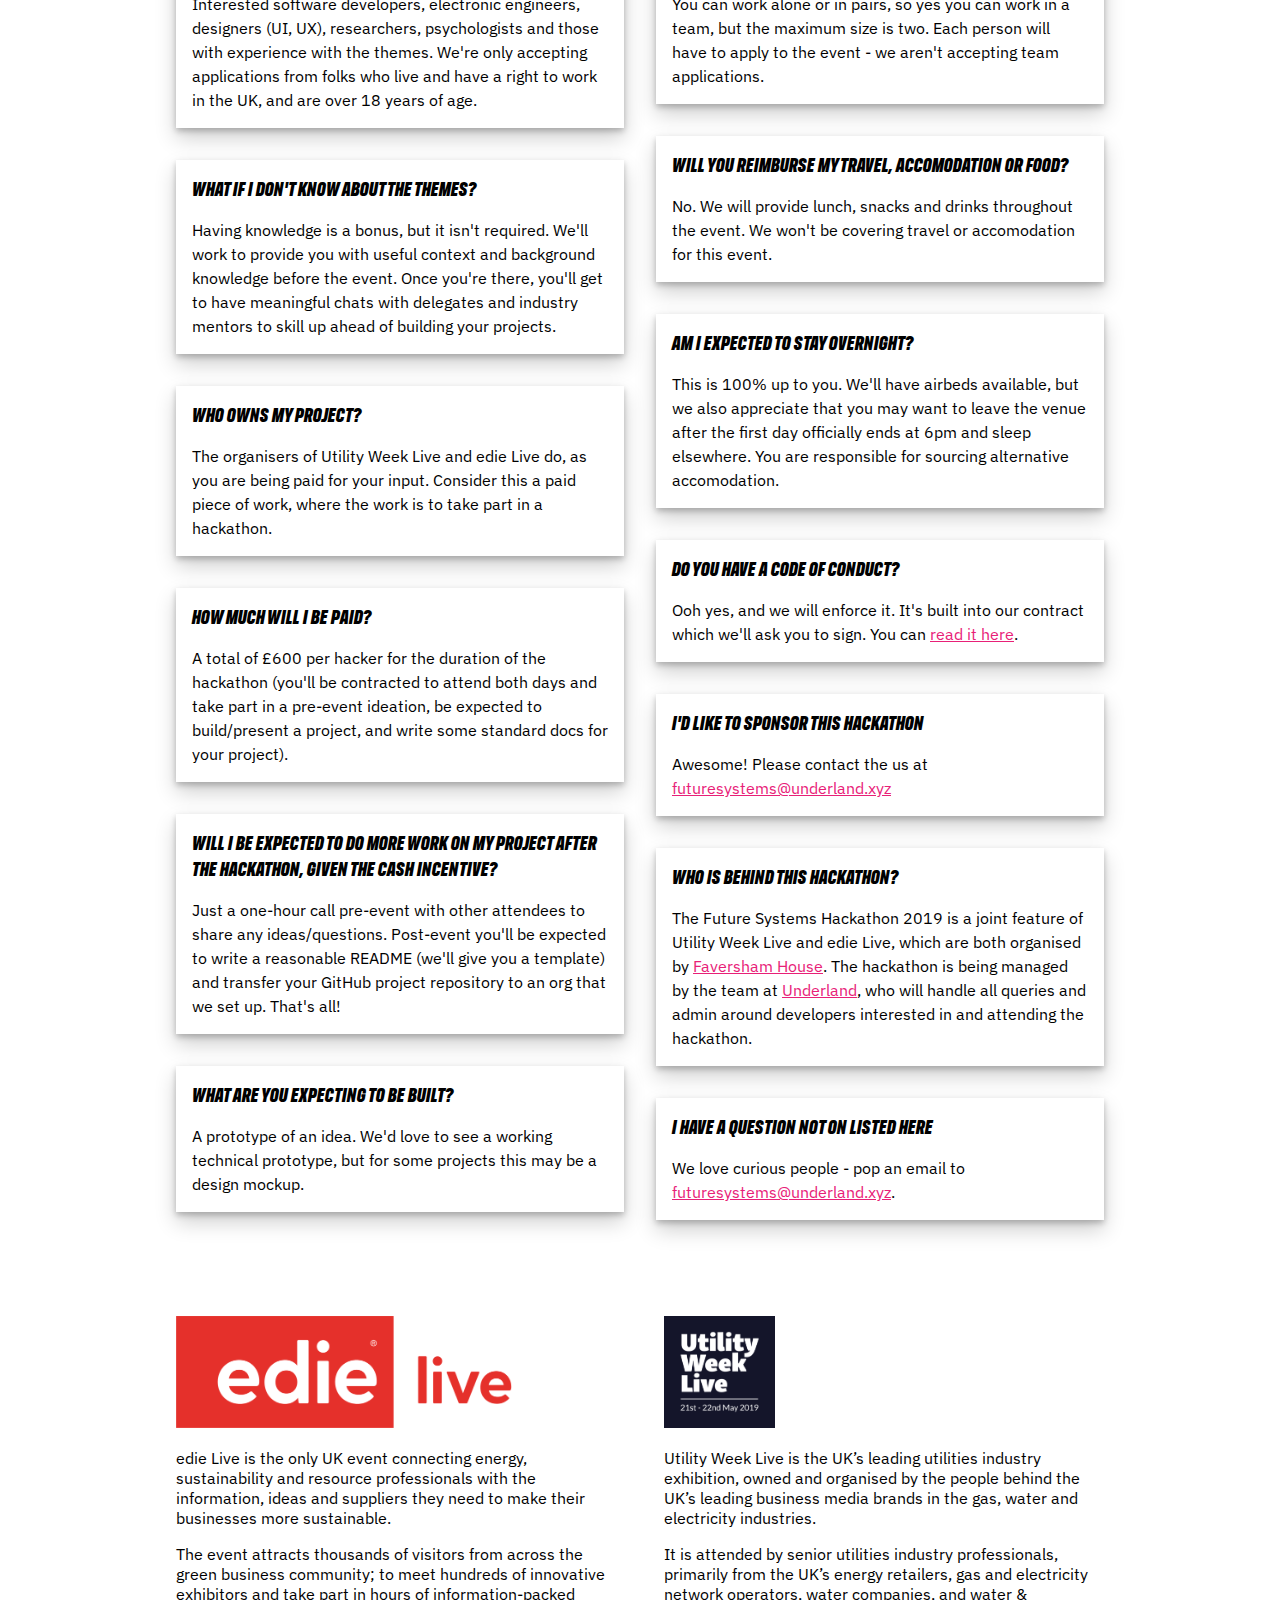
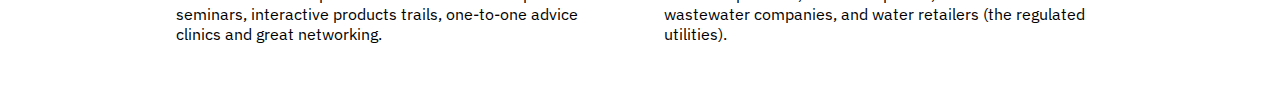
==== commit 41614226: "Merge branch 'master' of github.com:underlandxyz/futuresystems.tech" ====
--- a/index.html
+++ b/index.html
@@ -65,13 +65,13 @@
       </li>
       <li>
         <h3>Who owns my project?</h3>
-        <p>The organisers of Utility Week Live do, as you are being paid for your input. Consider this a paid piece of
+        <p>The organisers of Utility Week Live and edie Live do, as you are being paid for your input. Consider this a paid piece of
           work, where the work is to take part in a hackathon.</p>
       </li>
       <li>
         <h3>How much will I be paid?</h3>
         <p>A total of £600 per hacker for the duration of the hackathon (you'll be contracted to attend both days and
-          take part in a pre-event ideation, and expected to build/present a project).</p>
+          take part in a pre-event ideation, be expected to build/present a project, and write some standard docs for your project).</p>
       </li>
       <li>
         <h3>Will I be expected to do more work on my project after the hackathon, given the cash incentive?</h3>
@@ -141,4 +141,4 @@
   </script>
 </body>
 
-</html>+</html>
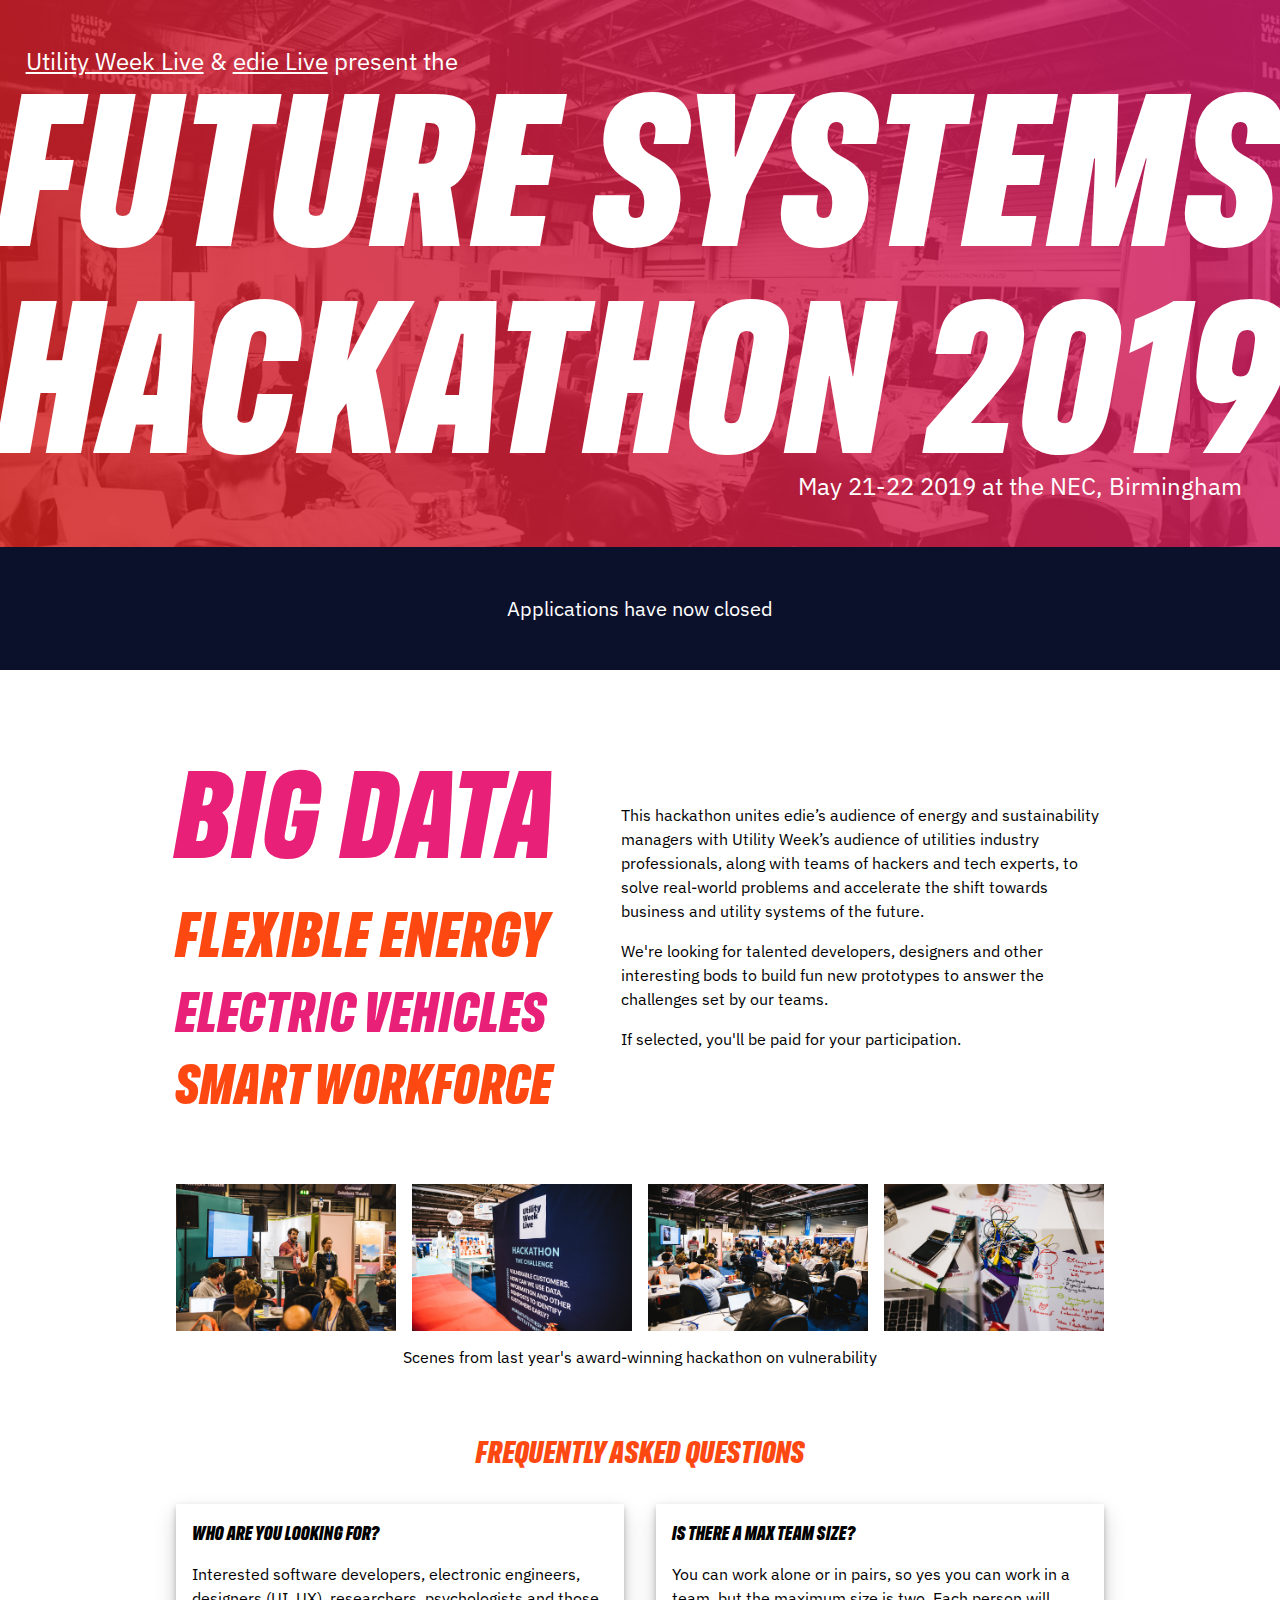
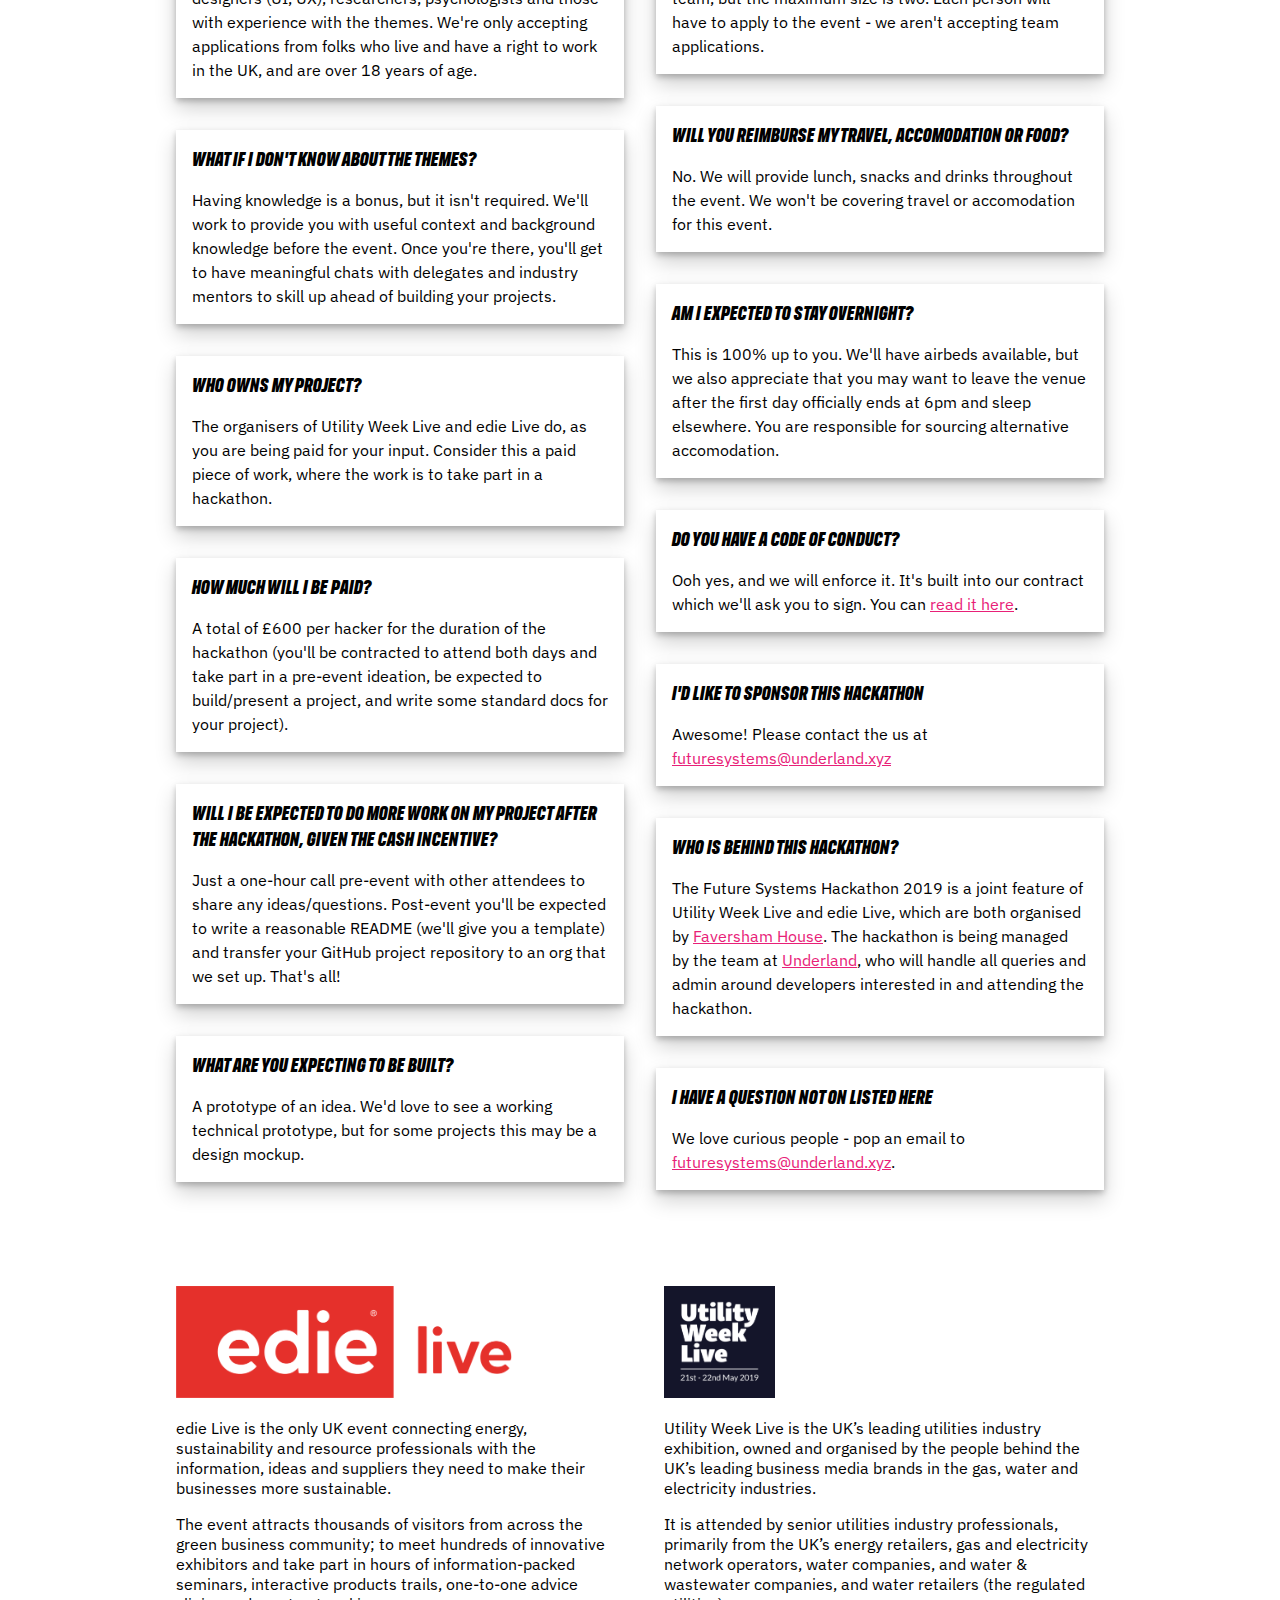
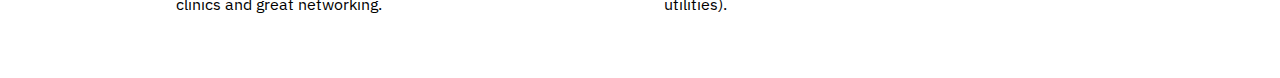
==== commit dd4f08ae: "Update index.html" ====
--- a/index.html
+++ b/index.html
@@ -22,8 +22,8 @@
   </div>
   <div id="apply">
     <div class="w">
-      <span>Up for the challenge?</span>
-      <a href="https://goo.gl/forms/rcuLqMEzfJlb8Ifz2">Apply now</a>
+      <span>Applications have now closed</span>
+      <!--<a href="https://goo.gl/forms/rcuLqMEzfJlb8Ifz2">Apply now</a>-->
     </div>
   </div>
   <div id="intro" class="w">
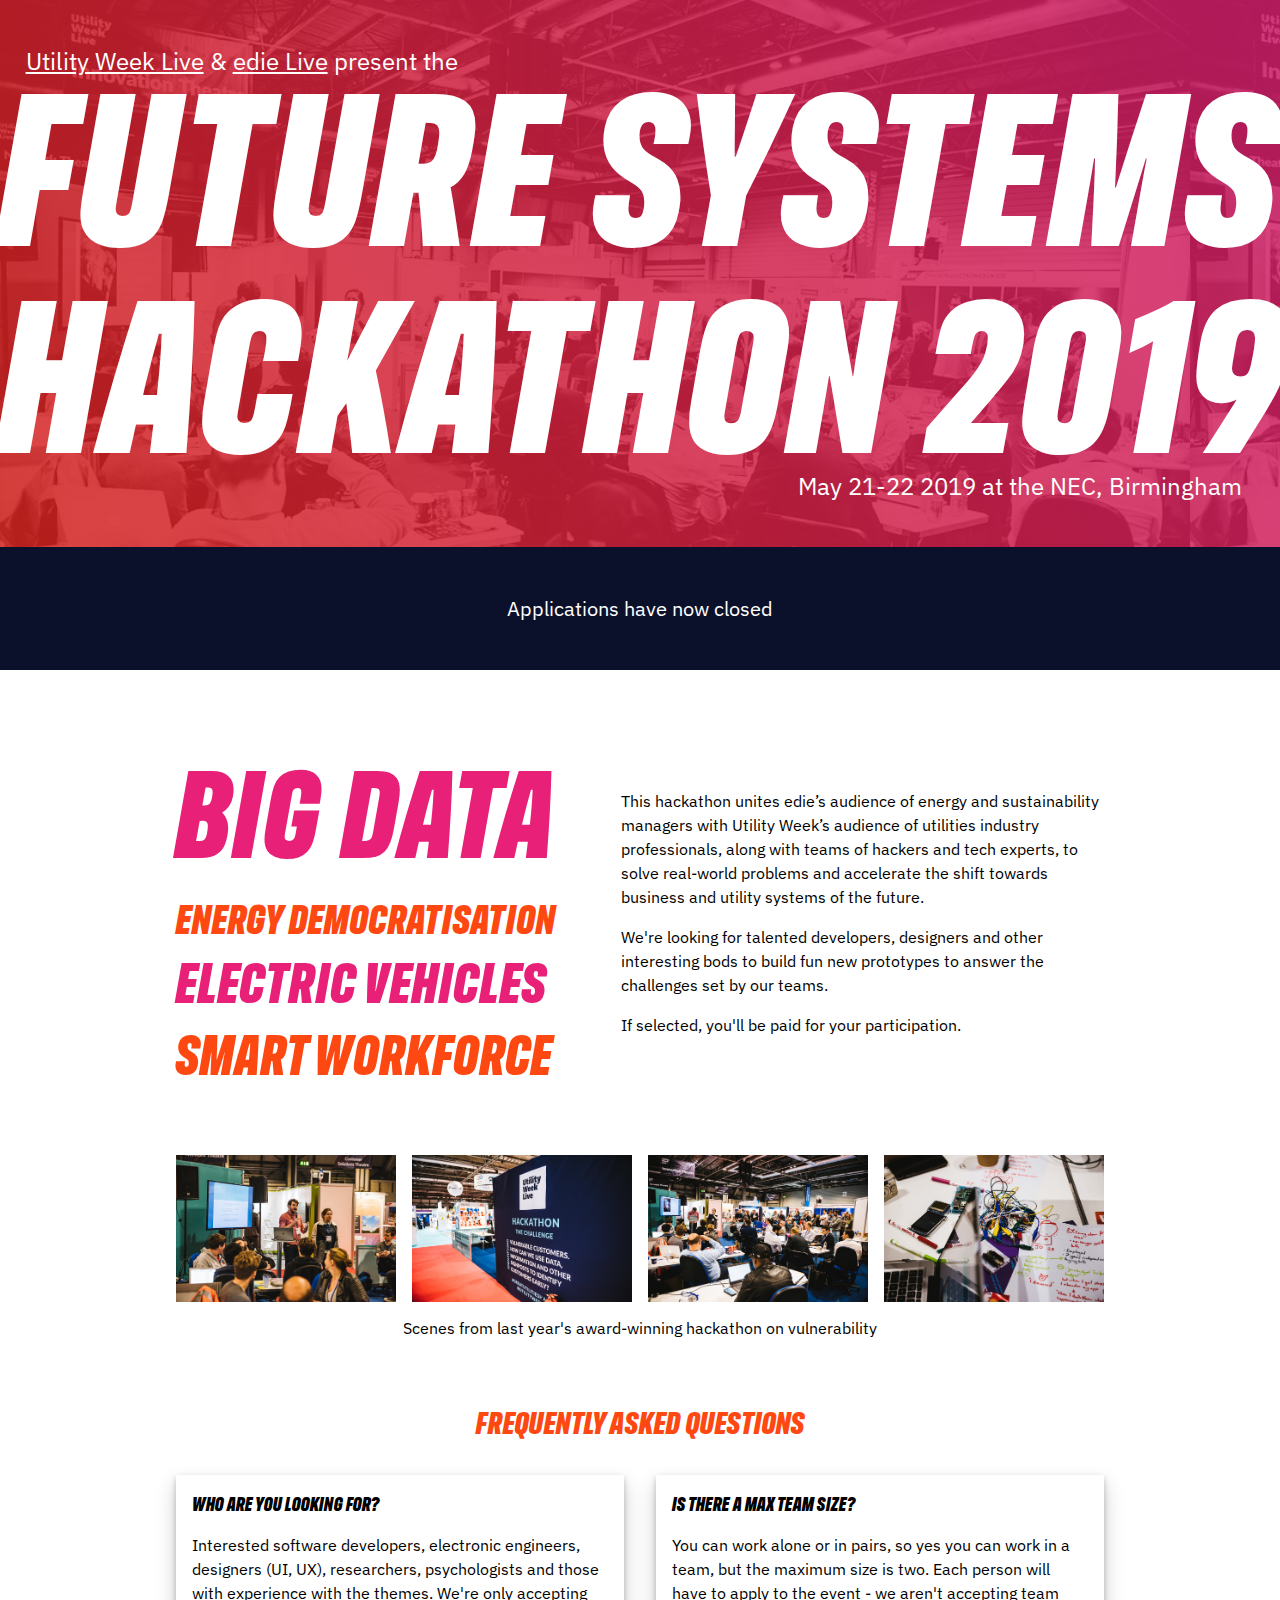
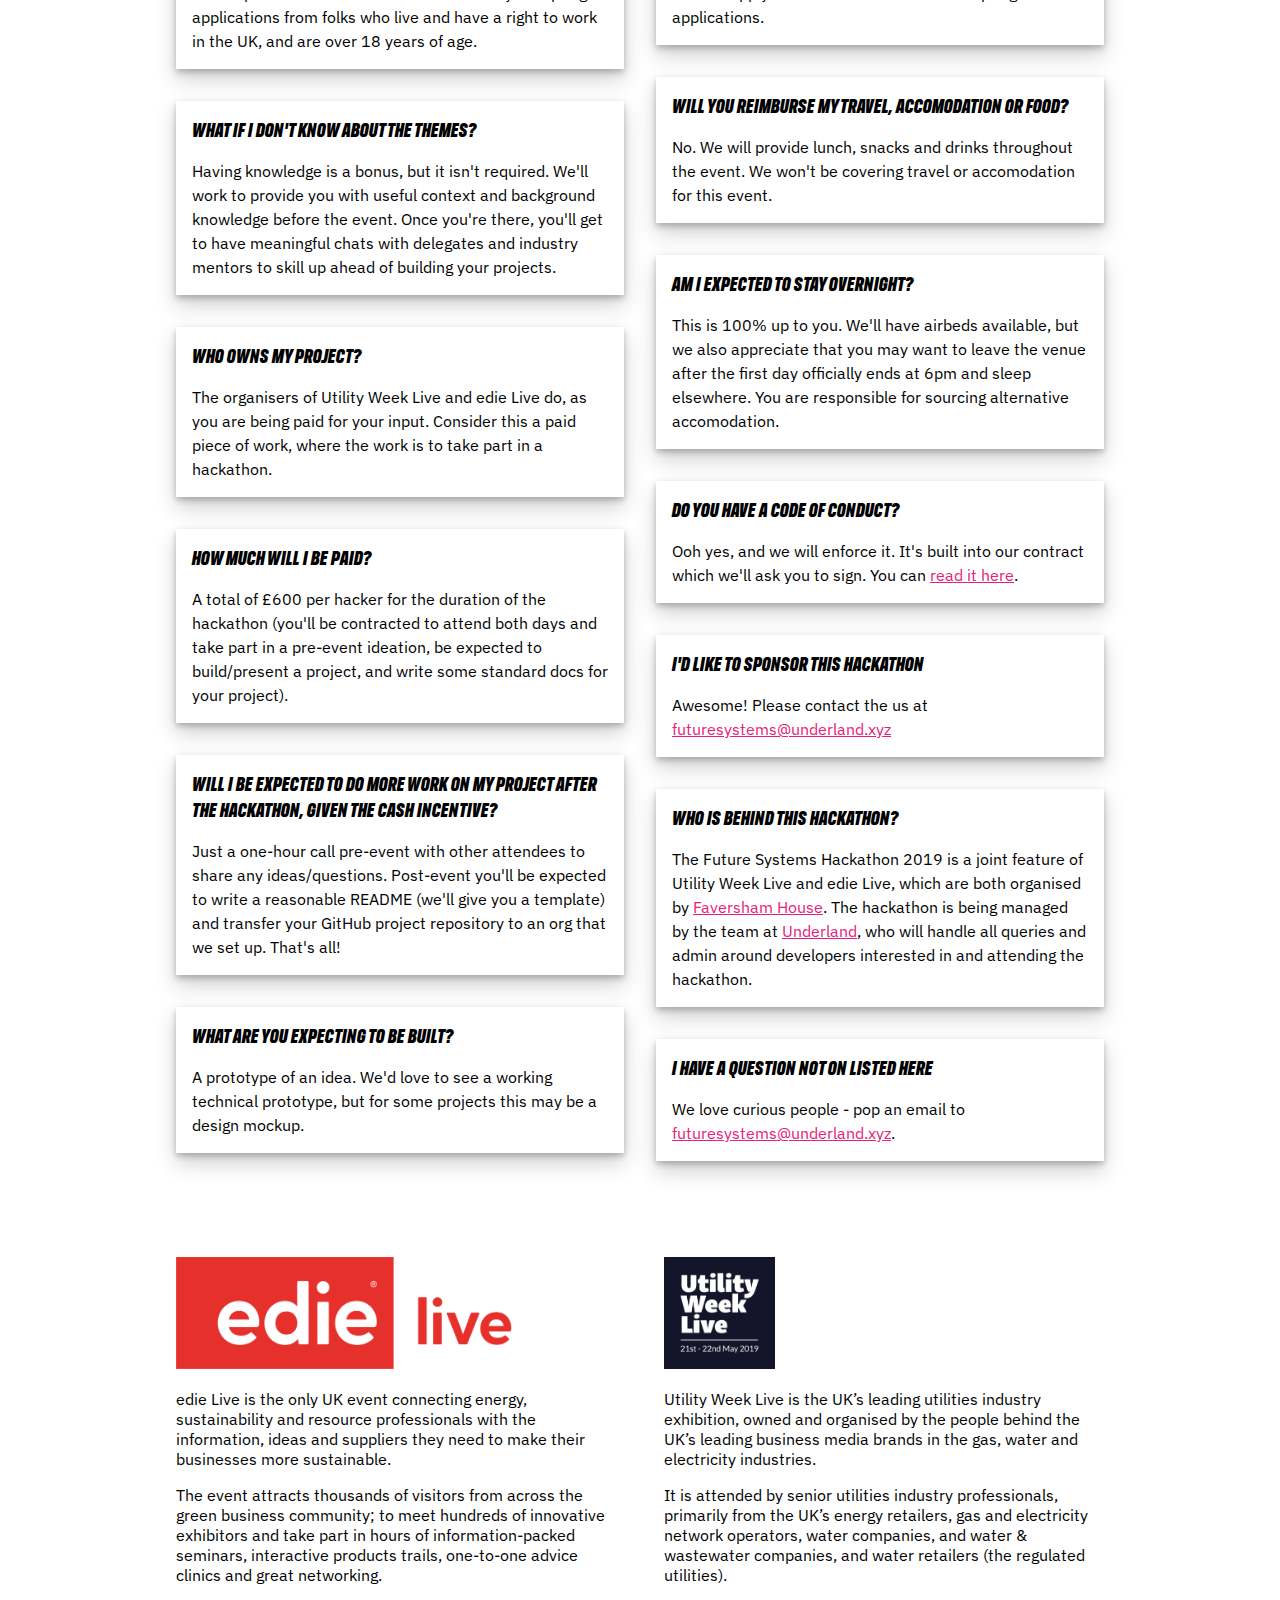
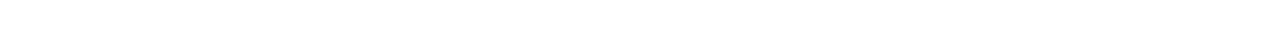
==== commit c10889e5: "Update index.html" ====
--- a/index.html
+++ b/index.html
@@ -30,7 +30,7 @@
     <div id="themes">
       <div class="inner">
         <p class="f">Big Data</p>
-        <p class="f">Flexible Energy</p>
+        <p class="f">Energy Democratisation</p>
         <p class="f">Electric Vehicles</p>
         <p class="f">Smart Workforce</p>
       </div>
